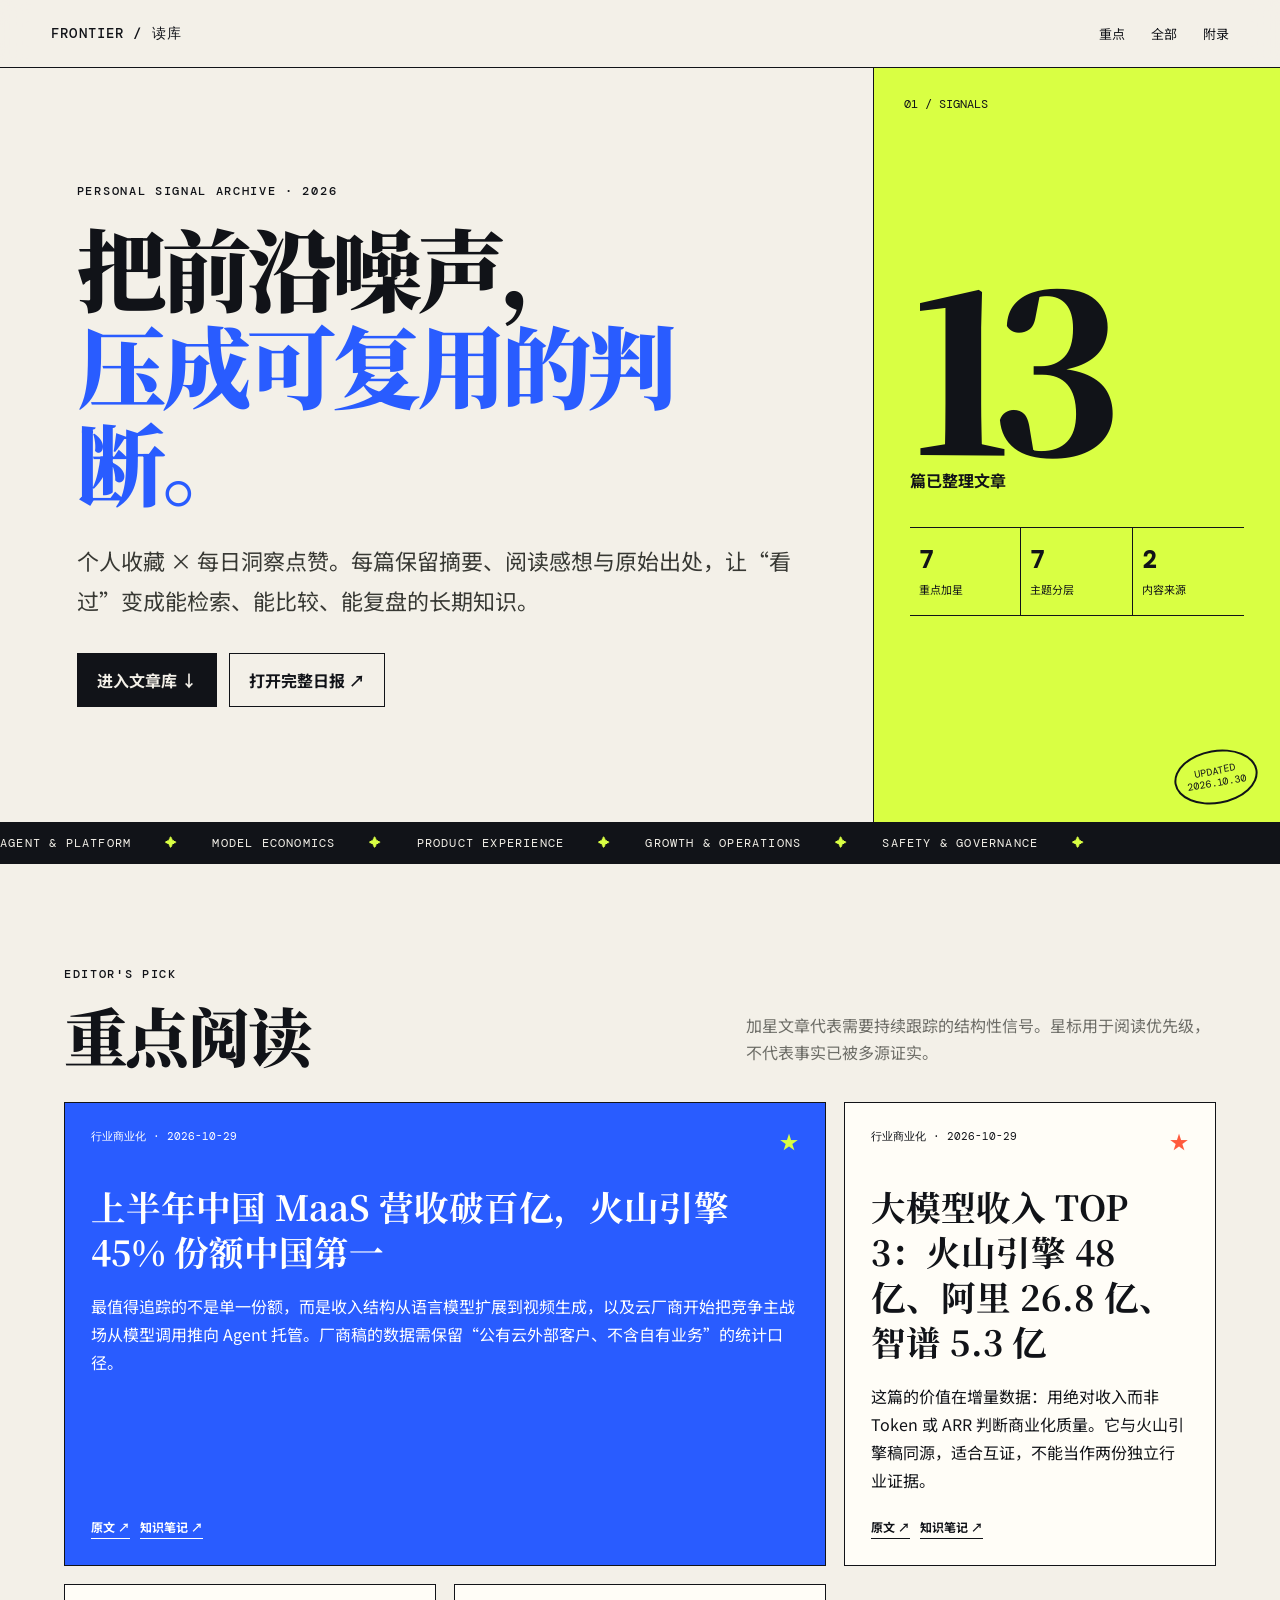
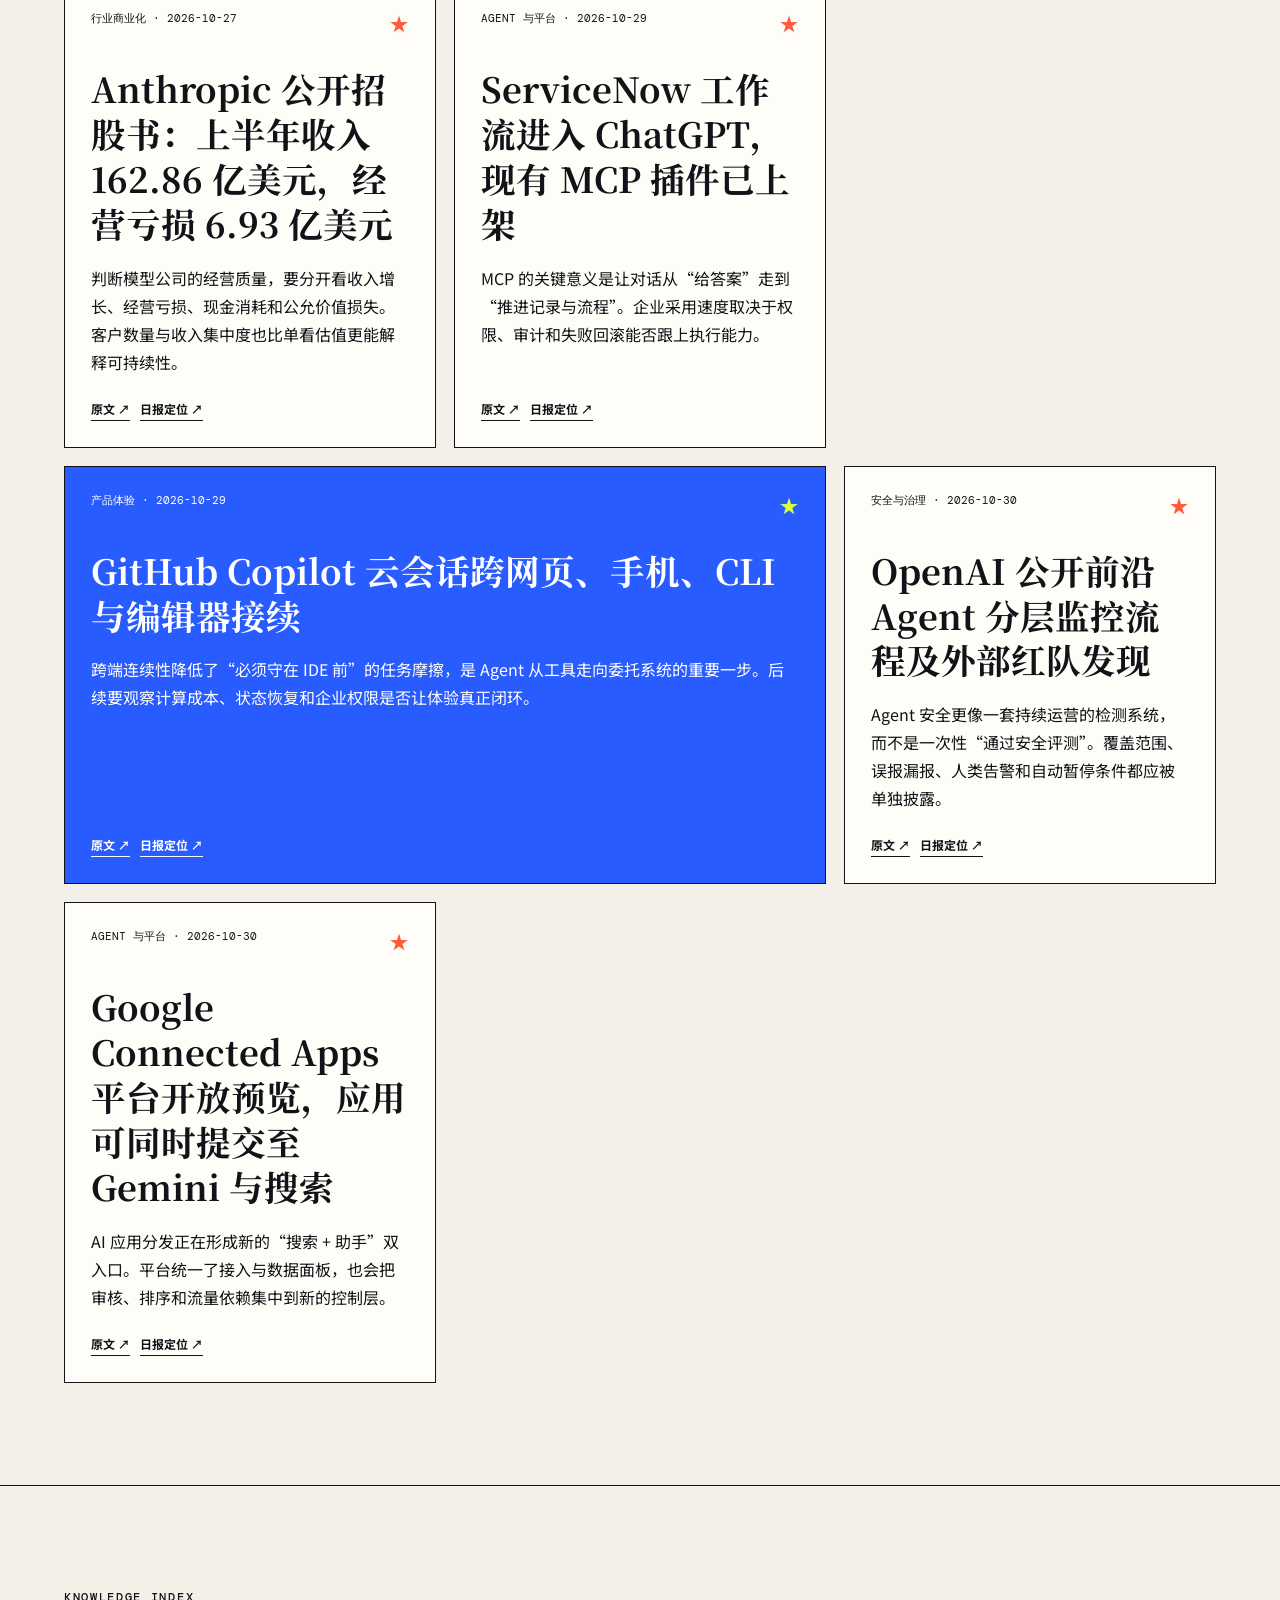
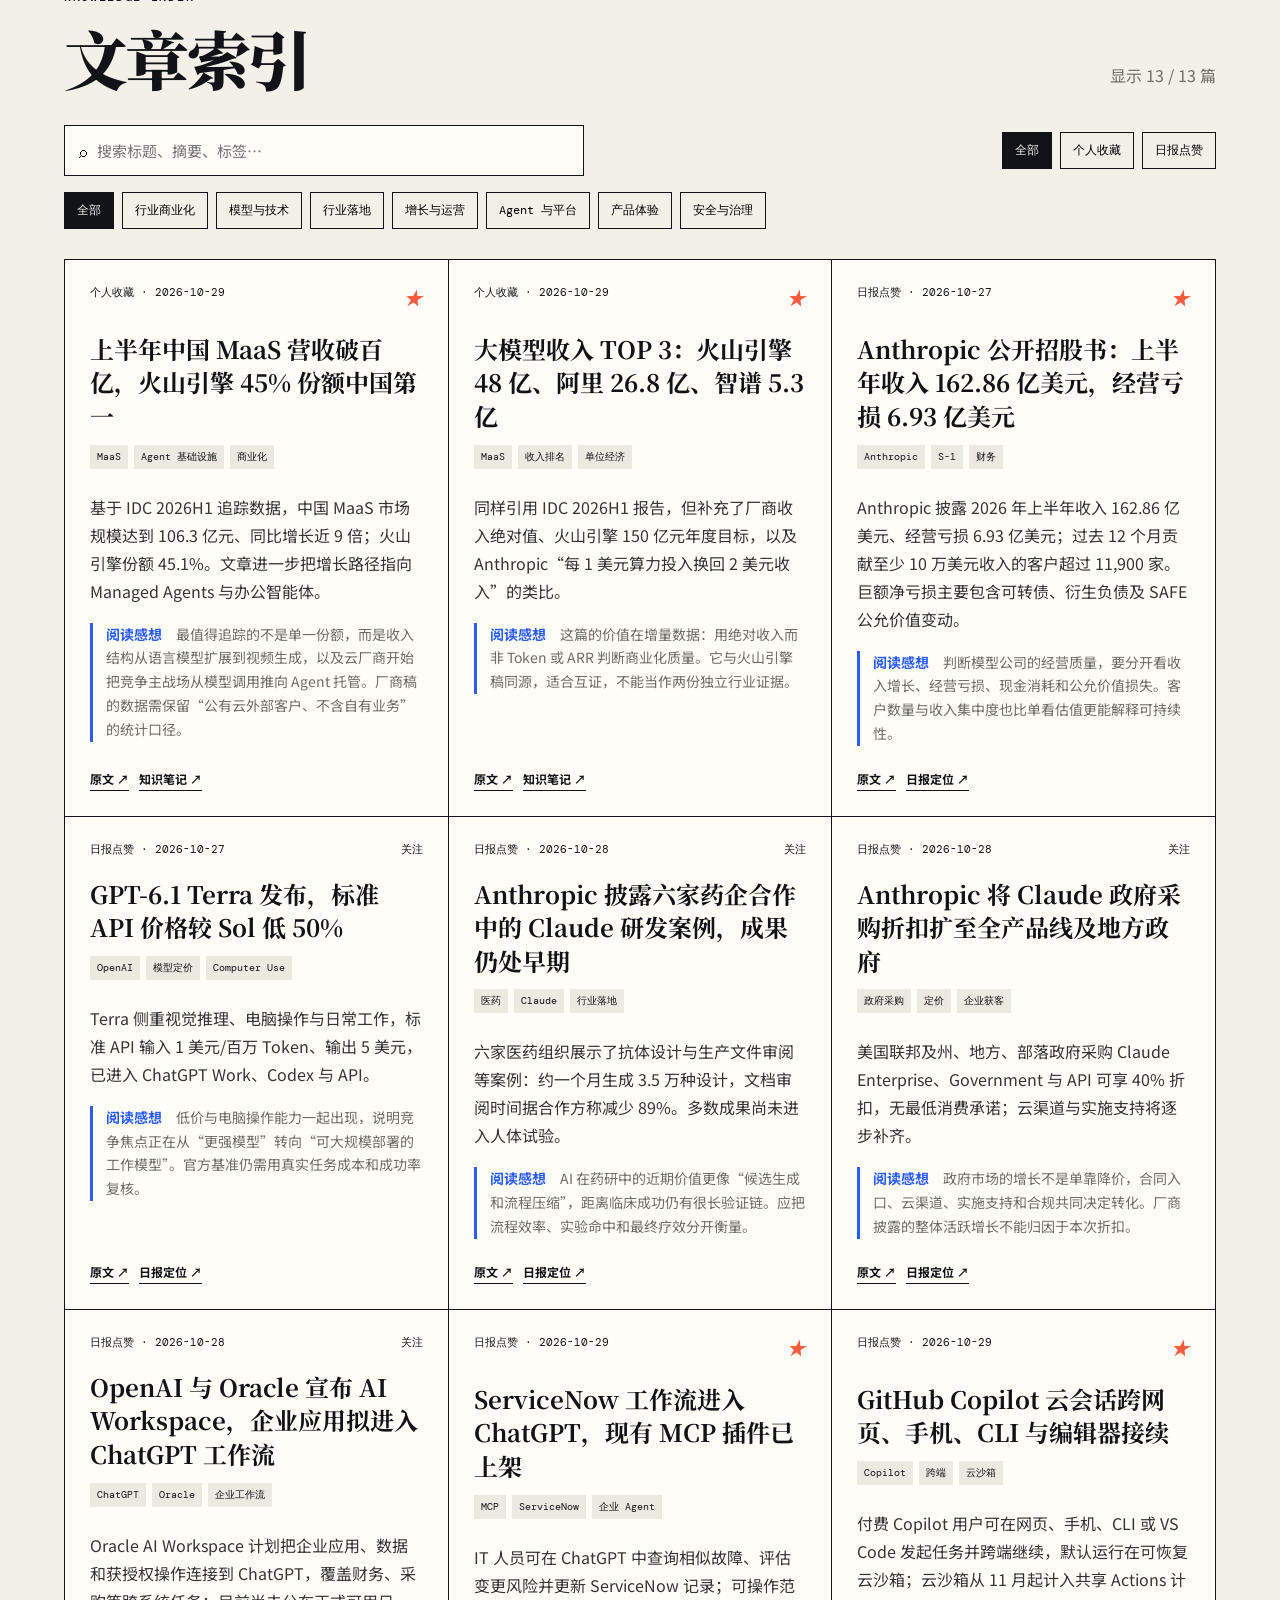
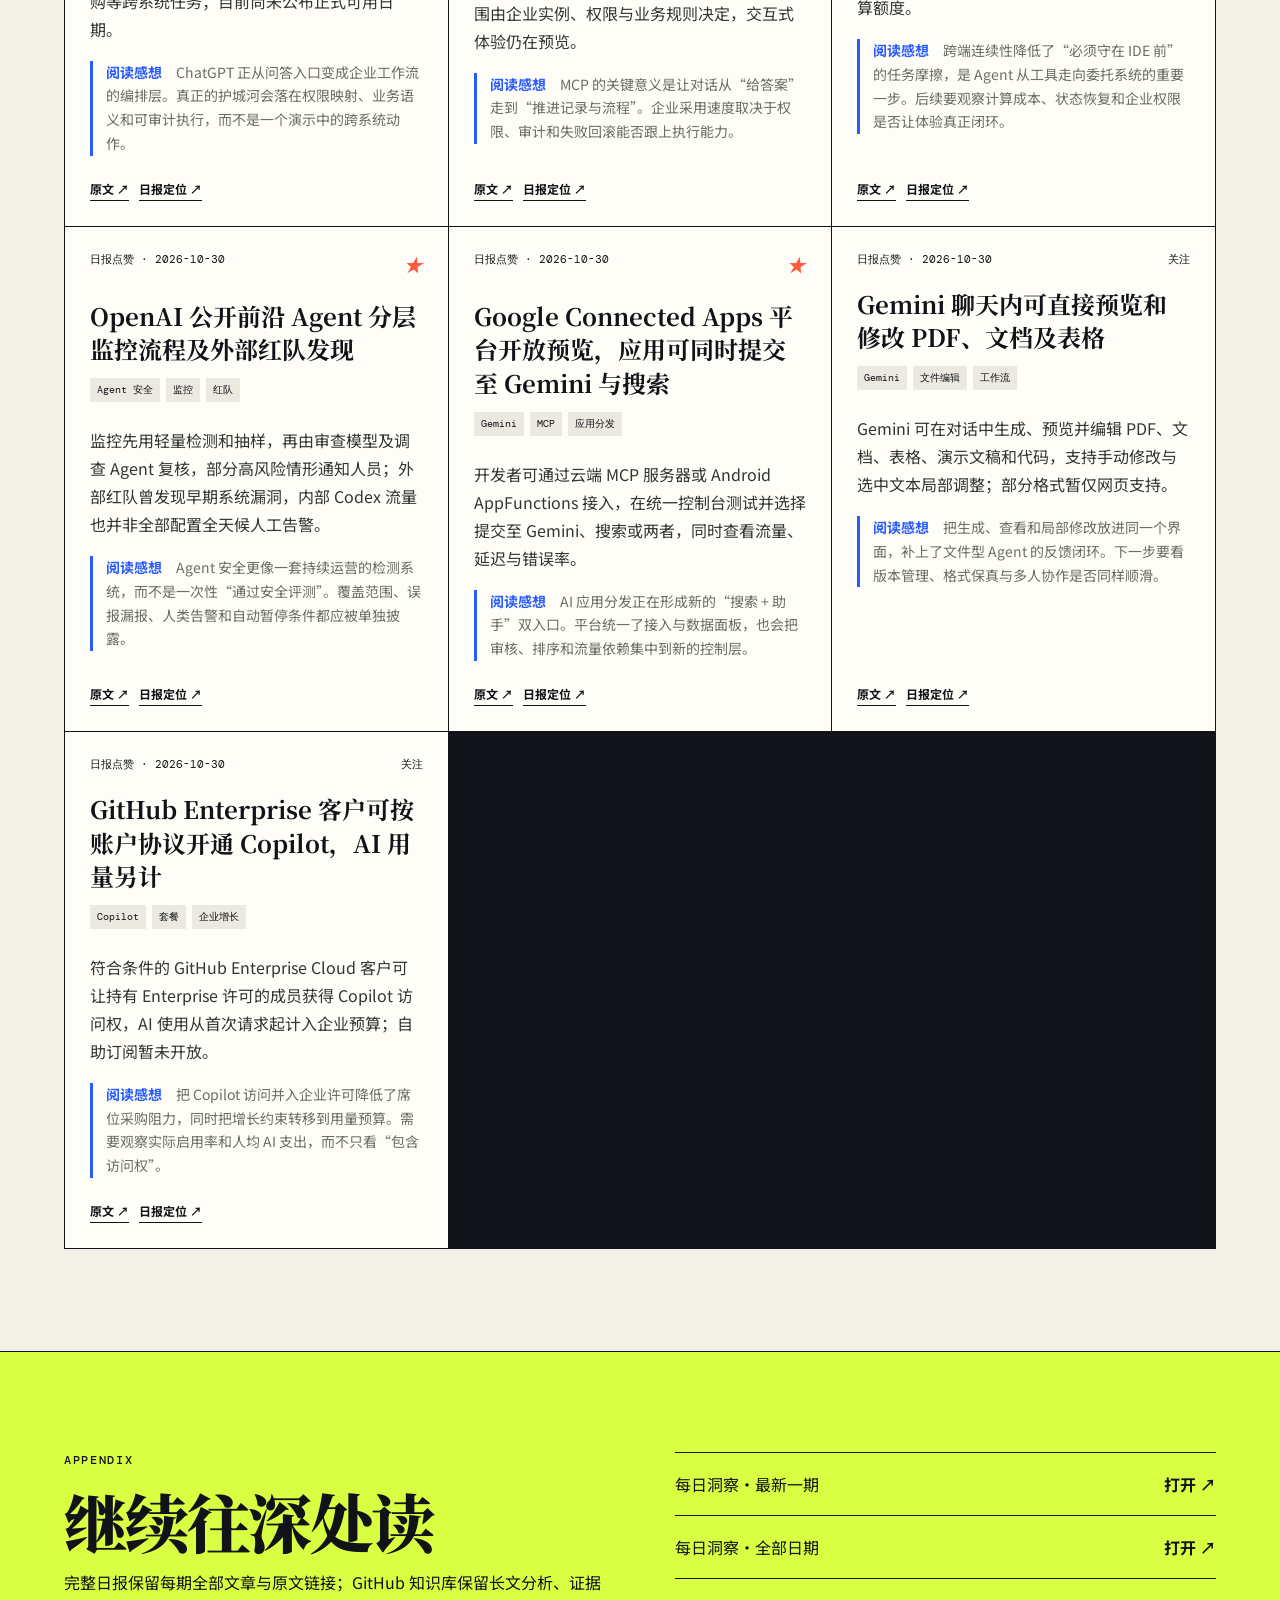
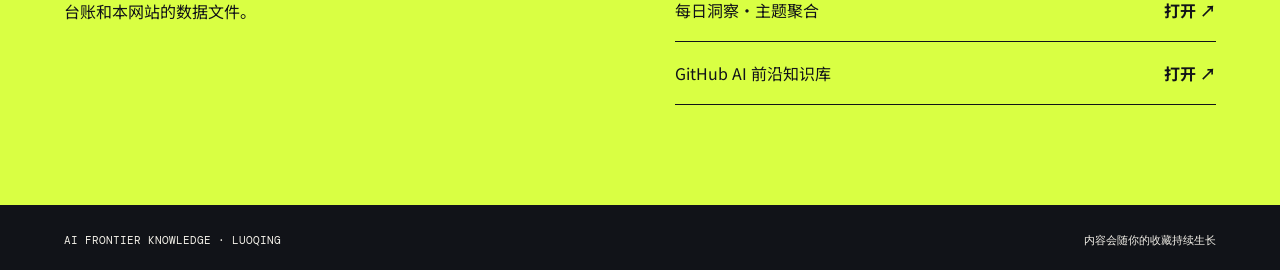
==== website/index.html @ 42baa2e4 "Add AI frontier article library and MaaS research notes" ====
<!doctype html>
<html lang="zh-CN">
<head>
  <meta charset="utf-8"><meta name="viewport" content="width=device-width,initial-scale=1">
  <meta name="description" content="个人 AI 前沿文章收藏与每日洞察精选">
  <title>AI 前沿文章收藏</title>
  <link rel="preconnect" href="https://fonts.googleapis.com"><link rel="preconnect" href="https://fonts.gstatic.com" crossorigin>
  <link href="https://fonts.googleapis.com/css2?family=DM+Mono:wght@400;500&family=Noto+Sans+SC:wght@400;500;600;700&family=Noto+Serif+SC:wght@600;700;900&display=swap" rel="stylesheet">
  <link rel="stylesheet" href="styles.css">
</head>
<body>
  <header class="topbar"><a class="brand" href="#top">FRONTIER / 读库</a><nav><a href="#featured">重点</a><a href="#library">全部</a><a href="#appendix">附录</a></nav></header>
  <main id="top">
    <section class="hero">
      <div class="hero-copy"><p class="eyebrow">PERSONAL SIGNAL ARCHIVE · 2026</p><h1>把前沿噪声，<br><em>压成可复用的判断。</em></h1><p class="lead">个人收藏 × 每日洞察点赞。每篇保留摘要、阅读感想与原始出处，让“看过”变成能检索、能比较、能复盘的长期知识。</p><div class="hero-actions"><a class="primary" href="#library">进入文章库 ↓</a><a class="secondary" href="https://ai-insight-daily-luoqing-20261026.wulizhenmin.chatgpt.site/archive/" target="_blank" rel="noreferrer">打开完整日报 ↗</a></div></div>
      <aside class="signal-panel"><span class="panel-no">01 / SIGNALS</span><div class="big-number" id="article-count">13</div><p>篇已整理文章</p><div class="signal-grid"><div><b id="star-count">7</b><span>重点加星</span></div><div><b id="topic-count">7</b><span>主题分层</span></div><div><b>2</b><span>内容来源</span></div></div><div class="stamp">UPDATED<br>2026.10.30</div></aside>
    </section>
    <section class="ticker" aria-label="主题速览"><span>AGENT & PLATFORM</span><span>MODEL ECONOMICS</span><span>PRODUCT EXPERIENCE</span><span>GROWTH & OPERATIONS</span><span>SAFETY & GOVERNANCE</span></section>
    <section id="featured" class="section"><div class="section-head"><div><p class="eyebrow">EDITOR'S PICK</p><h2>重点阅读</h2></div><p>加星文章代表需要持续跟踪的结构性信号。星标用于阅读优先级，不代表事实已被多源证实。</p></div><div id="featured-grid" class="featured-grid"></div></section>
    <section id="library" class="section library"><div class="section-head"><div><p class="eyebrow">KNOWLEDGE INDEX</p><h2>文章索引</h2></div><p id="result-count"></p></div>
      <div class="toolbar"><label class="search"><span>⌕</span><input id="search" type="search" placeholder="搜索标题、摘要、标签…" autocomplete="off"></label><div id="source-filters" class="filters" aria-label="来源筛选"></div></div>
      <div class="topic-strip" id="topic-filters" aria-label="主题筛选"></div><div id="article-grid" class="article-grid"></div><div id="empty" class="empty" hidden>没有匹配的文章，试试清空筛选。</div>
    </section>
    <section id="appendix" class="appendix"><div><p class="eyebrow">APPENDIX</p><h2>继续往深处读</h2><p>完整日报保留每期全部文章与原文链接；GitHub 知识库保留长文分析、证据台账和本网站的数据文件。</p></div><div class="appendix-links"><a href="https://ai-insight-daily-luoqing-20261026.wulizhenmin.chatgpt.site/" target="_blank" rel="noreferrer"><span>每日洞察·最新一期</span><b>打开 ↗</b></a><a href="https://ai-insight-daily-luoqing-20261026.wulizhenmin.chatgpt.site/archive/" target="_blank" rel="noreferrer"><span>每日洞察·全部日期</span><b>打开 ↗</b></a><a href="https://ai-insight-daily-luoqing-20261026.wulizhenmin.chatgpt.site/topics/" target="_blank" rel="noreferrer"><span>每日洞察·主题聚合</span><b>打开 ↗</b></a><a href="https://github.com/yokim99/ai-frontier-knowledge" target="_blank" rel="noreferrer"><span>GitHub AI 前沿知识库</span><b>打开 ↗</b></a></div></section>
  </main><footer><span>AI FRONTIER KNOWLEDGE · LUOQING</span><span>内容会随你的收藏持续生长</span></footer>
  <script src="app.js"></script>
</body></html>
---- website/styles.css ----
:root{--ink:#111318;--paper:#f3f0e8;--card:#fffdf7;--muted:#6d6d67;--line:#c9c6bc;--acid:#d9ff43;--blue:#295cff;--red:#ff5a3d;--serif:"Noto Serif SC",serif;--sans:"Noto Sans SC",sans-serif;--mono:"DM Mono",monospace}*{box-sizing:border-box}html{scroll-behavior:smooth}body{margin:0;background:var(--paper);color:var(--ink);font-family:var(--sans);font-size:16px}.topbar{height:68px;padding:0 max(22px,4vw);display:flex;align-items:center;justify-content:space-between;border-bottom:1px solid var(--ink);position:sticky;top:0;background:rgba(243,240,232,.94);backdrop-filter:blur(14px);z-index:10}.brand{font:500 14px var(--mono);letter-spacing:.08em;color:var(--ink);text-decoration:none}.topbar nav{display:flex;gap:26px}.topbar nav a{font-size:13px;color:var(--ink);text-decoration:none}.topbar nav a:hover{text-decoration:underline}.hero{min-height:650px;display:grid;grid-template-columns:minmax(0,1.5fr) minmax(300px,.7fr);border-bottom:1px solid var(--ink)}.hero-copy{padding:clamp(64px,9vw,130px) max(24px,6vw)}.eyebrow{font:500 12px var(--mono);letter-spacing:.14em;margin:0 0 20px}.hero h1{font:900 clamp(48px,7vw,104px)/1.08 var(--serif);letter-spacing:-.055em;margin:0;max-width:1020px}.hero h1 em{font-style:normal;color:var(--blue)}.lead{font-size:clamp(17px,2vw,22px);line-height:1.8;max-width:760px;margin:32px 0;color:#373833}.hero-actions{display:flex;gap:12px;flex-wrap:wrap}.hero-actions a{padding:14px 19px;text-decoration:none;font-weight:700;border:1px solid var(--ink)}.primary{color:var(--paper);background:var(--ink)}.secondary{color:var(--ink);background:transparent}.hero-actions a:hover{transform:translate(-2px,-2px);box-shadow:4px 4px 0 var(--ink)}.signal-panel{background:var(--acid);border-left:1px solid var(--ink);padding:36px;position:relative;display:flex;flex-direction:column;justify-content:center}.panel-no{position:absolute;top:28px;left:30px;font:12px var(--mono)}.big-number{font:900 clamp(100px,17vw,220px)/.8 var(--serif);letter-spacing:-.09em}.signal-panel>p{font-weight:700;margin:20px 0 35px}.signal-grid{display:grid;grid-template-columns:repeat(3,1fr);border-top:1px solid var(--ink);border-bottom:1px solid var(--ink)}.signal-grid div{padding:16px 9px;border-right:1px solid var(--ink)}.signal-grid div:last-child{border-right:0}.signal-grid b{display:block;font:700 24px var(--mono)}.signal-grid span{font-size:11px}.stamp{position:absolute;right:22px;bottom:18px;border:2px solid var(--ink);border-radius:50%;padding:13px 10px;font:10px/1.2 var(--mono);transform:rotate(-10deg);text-align:center}.ticker{display:flex;overflow:hidden;border-bottom:1px solid var(--ink);white-space:nowrap;background:var(--ink);color:var(--paper);padding:12px 0}.ticker span{font:12px var(--mono);letter-spacing:.1em}.ticker span:after{content:"✦";color:var(--acid);margin:0 34px}.section{padding:clamp(64px,8vw,112px) max(22px,5vw)}.section-head{display:flex;align-items:end;justify-content:space-between;gap:40px;margin-bottom:36px}.section-head h2,.appendix h2{font:900 clamp(38px,5vw,68px)/1 var(--serif);letter-spacing:-.04em;margin:0}.section-head>p{max-width:470px;color:var(--muted);line-height:1.7;margin:0}.featured-grid{display:grid;grid-template-columns:repeat(12,1fr);gap:18px}.featured-card{grid-column:span 4;background:var(--card);border:1px solid var(--ink);min-height:410px;padding:26px;display:flex;flex-direction:column;transition:.15s}.featured-card:nth-child(1),.featured-card:nth-child(5){grid-column:span 8;background:var(--blue);color:white}.featured-card:hover{transform:translateY(-4px);box-shadow:7px 7px 0 var(--ink)}.card-meta{display:flex;justify-content:space-between;gap:10px;font:11px var(--mono);text-transform:uppercase}.star{color:var(--red);font-size:20px}.featured-card:nth-child(1) .star,.featured-card:nth-child(5) .star{color:var(--acid)}.featured-card h3{font:700 clamp(22px,2.7vw,38px)/1.3 var(--serif);margin:28px 0 18px}.featured-card p{line-height:1.75;margin:0 0 24px}.featured-card .card-actions{margin-top:auto}.card-actions{display:flex;gap:10px;flex-wrap:wrap}.card-actions a{font-size:12px;font-weight:700;color:inherit;text-decoration:none;border-bottom:1px solid currentColor;padding-bottom:3px}.library{border-top:1px solid var(--ink)}.toolbar{display:flex;gap:12px;align-items:center;justify-content:space-between;margin-bottom:14px}.search{display:flex;align-items:center;gap:10px;border:1px solid var(--ink);background:var(--card);padding:0 14px;flex:1;max-width:520px}.search input{border:0;background:transparent;width:100%;padding:14px 0;font:15px var(--sans);outline:0}.filters,.topic-strip{display:flex;gap:8px;flex-wrap:wrap}.filters button,.topic-strip button{border:1px solid var(--ink);background:transparent;padding:9px 12px;font:12px var(--mono);cursor:pointer}.filters button.active,.topic-strip button.active{background:var(--ink);color:var(--paper)}.topic-strip{margin:16px 0 30px}.article-grid{display:grid;grid-template-columns:repeat(3,1fr);gap:1px;background:var(--ink);border:1px solid var(--ink)}.article-card{background:var(--card);padding:25px;min-height:420px;display:flex;flex-direction:column}.article-card:hover{background:#fff}.article-card h3{font:700 24px/1.4 var(--serif);margin:20px 0 12px}.article-card .summary{line-height:1.75;color:#353632;margin:0 0 18px}.reflection{border-left:3px solid var(--blue);padding-left:13px;margin:0 0 24px;font-size:14px;line-height:1.7;color:var(--muted)}.reflection b{color:var(--blue)}.tags{display:flex;gap:6px;flex-wrap:wrap;margin:0 0 24px}.tags span{font:10px var(--mono);padding:5px 7px;background:#ece9e0}.article-card .card-actions{margin-top:auto}.empty{text-align:center;padding:50px;border:1px solid var(--ink);background:var(--card)}.appendix{border-top:1px solid var(--ink);background:var(--acid);padding:clamp(64px,8vw,100px) max(22px,5vw);display:grid;grid-template-columns:1fr 1fr;gap:70px}.appendix>div>p:last-child{line-height:1.8;max-width:570px}.appendix-links{border-top:1px solid var(--ink)}.appendix-links a{display:flex;justify-content:space-between;padding:19px 0;border-bottom:1px solid var(--ink);color:var(--ink);text-decoration:none}.appendix-links a:hover b{transform:translateX(5px)}footer{padding:28px max(22px,5vw);display:flex;justify-content:space-between;gap:20px;background:var(--ink);color:var(--paper);font:11px var(--mono)}@media(max-width:900px){.hero{grid-template-columns:1fr}.signal-panel{border-left:0;border-top:1px solid var(--ink);min-height:420px}.featured-card,.featured-card:nth-child(1),.featured-card:nth-child(5){grid-column:span 6}.article-grid{grid-template-columns:repeat(2,1fr)}.appendix{grid-template-columns:1fr}.toolbar,.section-head{align-items:stretch;flex-direction:column}.search{max-width:none}}@media(max-width:620px){.topbar nav{gap:13px}.hero-copy{padding:58px 22px}.hero h1{font-size:49px}.signal-panel{padding:30px 22px}.featured-card,.featured-card:nth-child(1),.featured-card:nth-child(5){grid-column:span 12}.article-grid{grid-template-columns:1fr}.article-card{min-height:auto}.section{padding:68px 20px}.filters{width:100%}.appendix{padding:65px 20px}footer{flex-direction:column}.ticker span:after{margin:0 18px}}
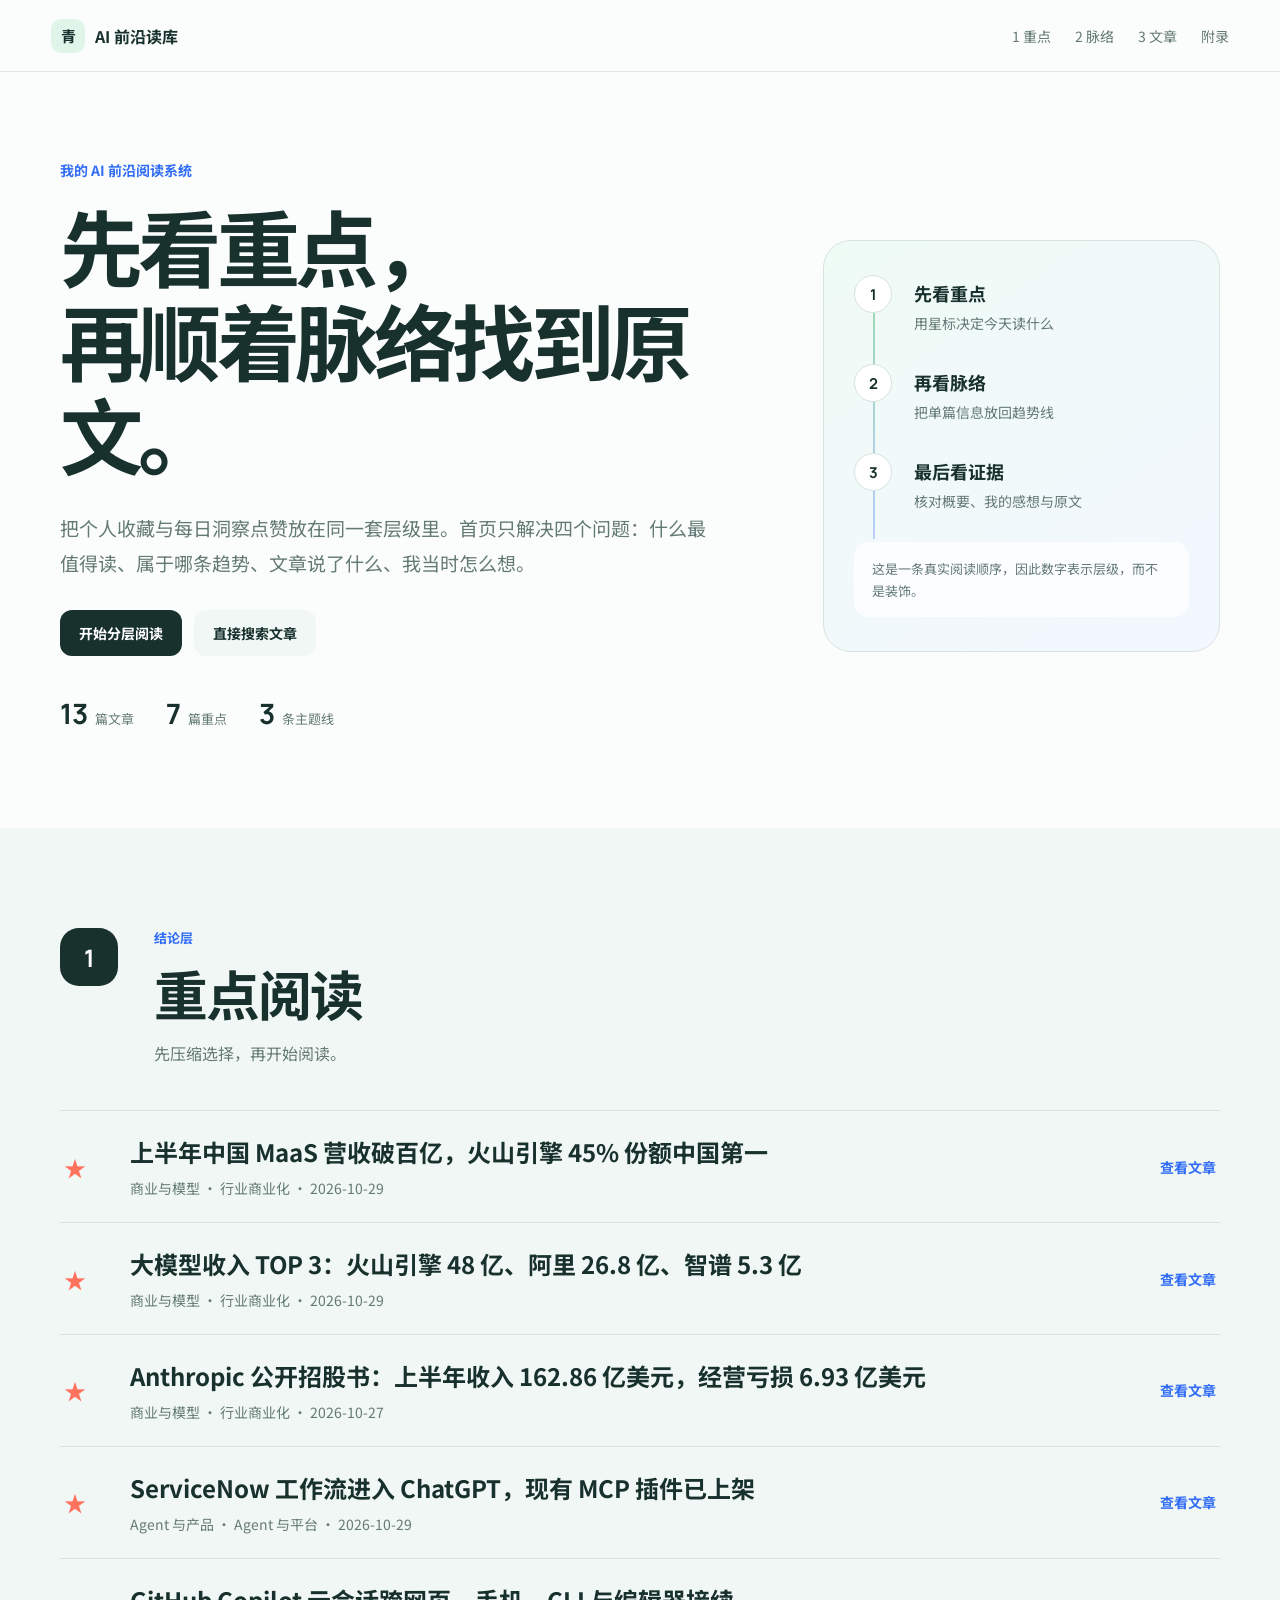
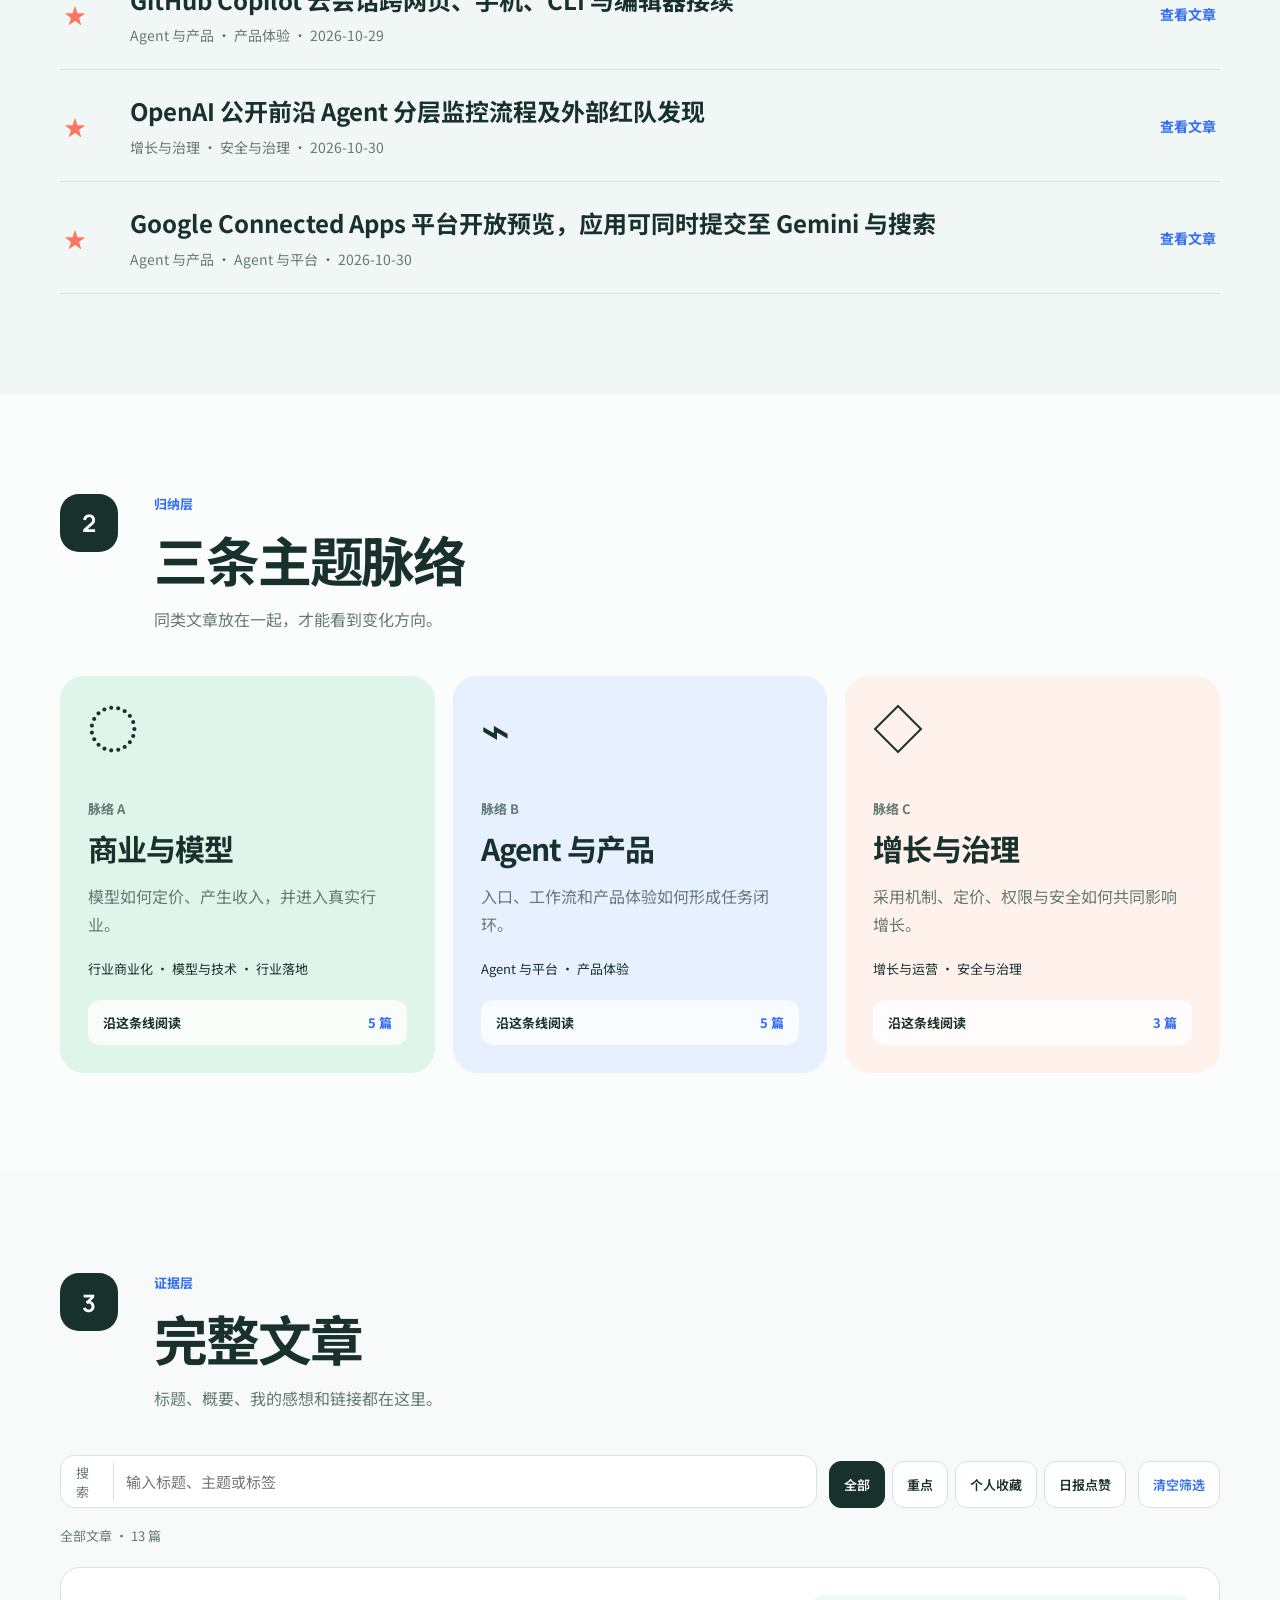
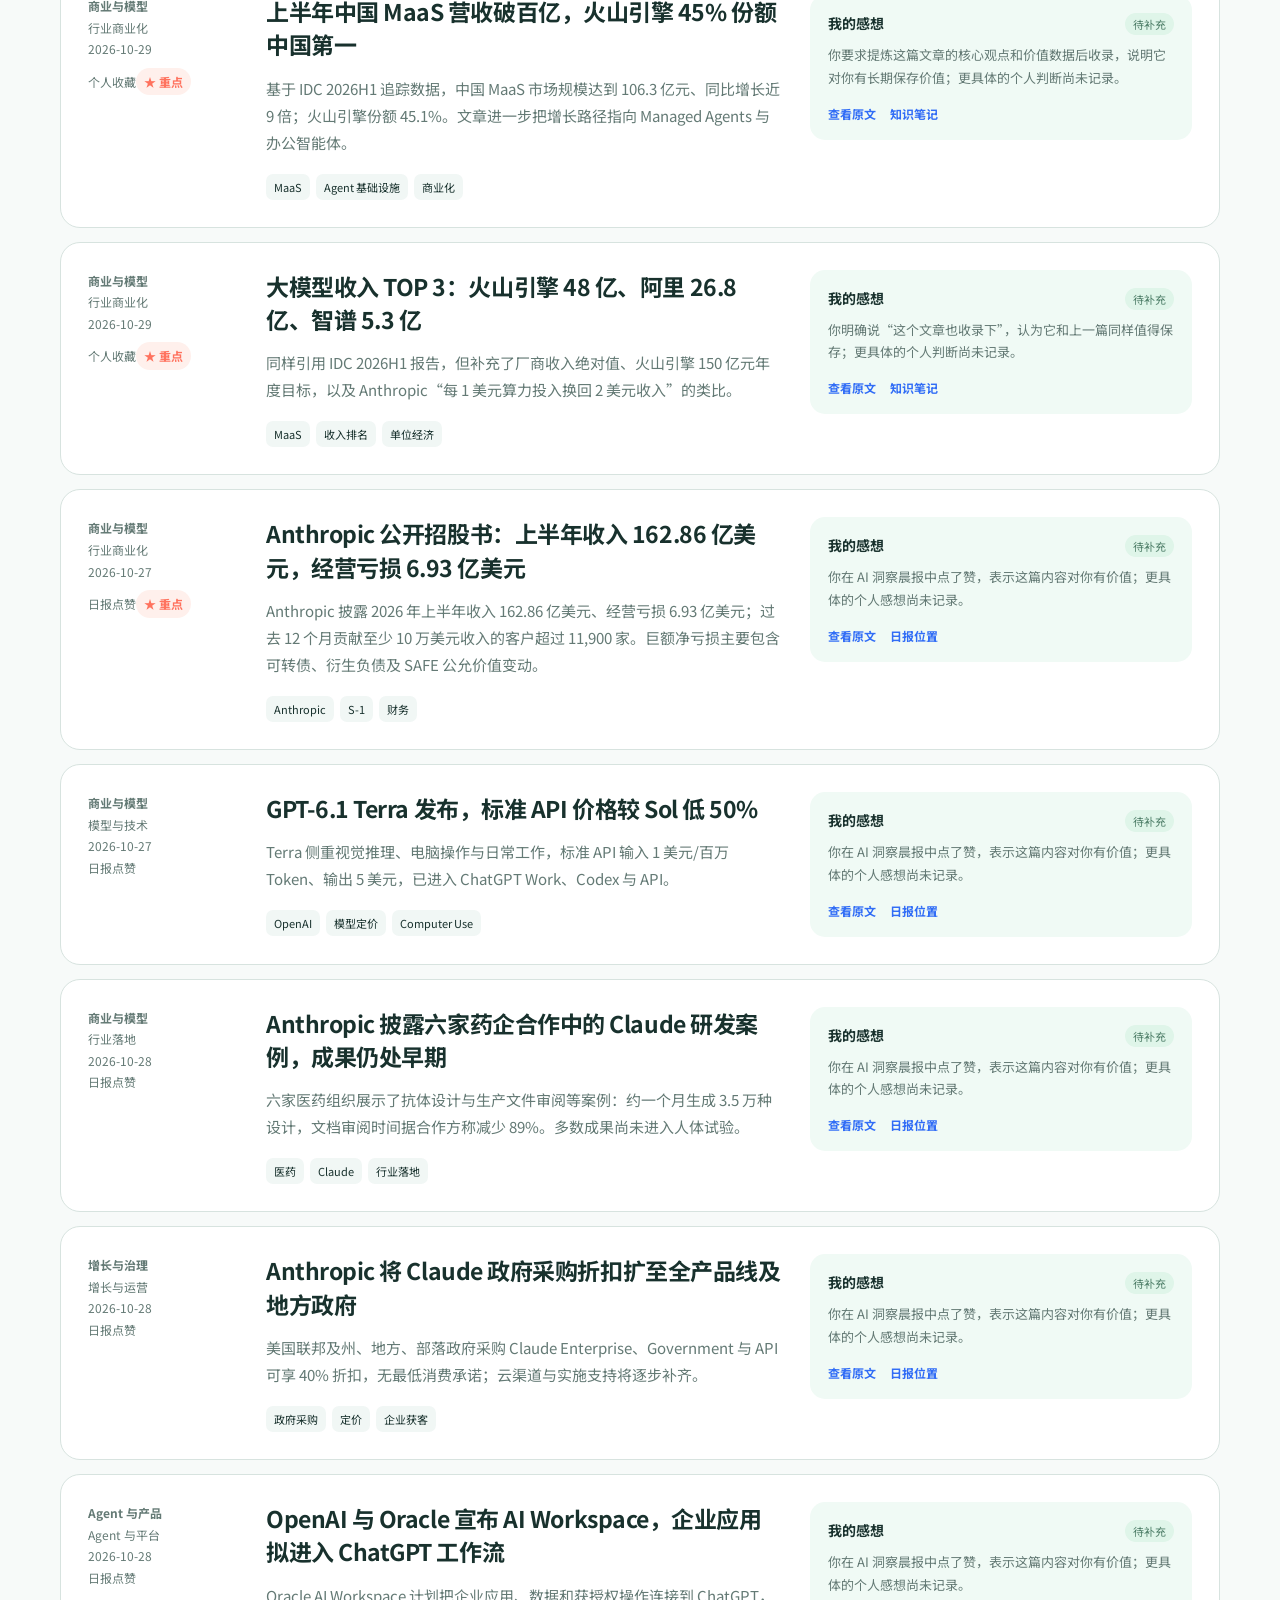
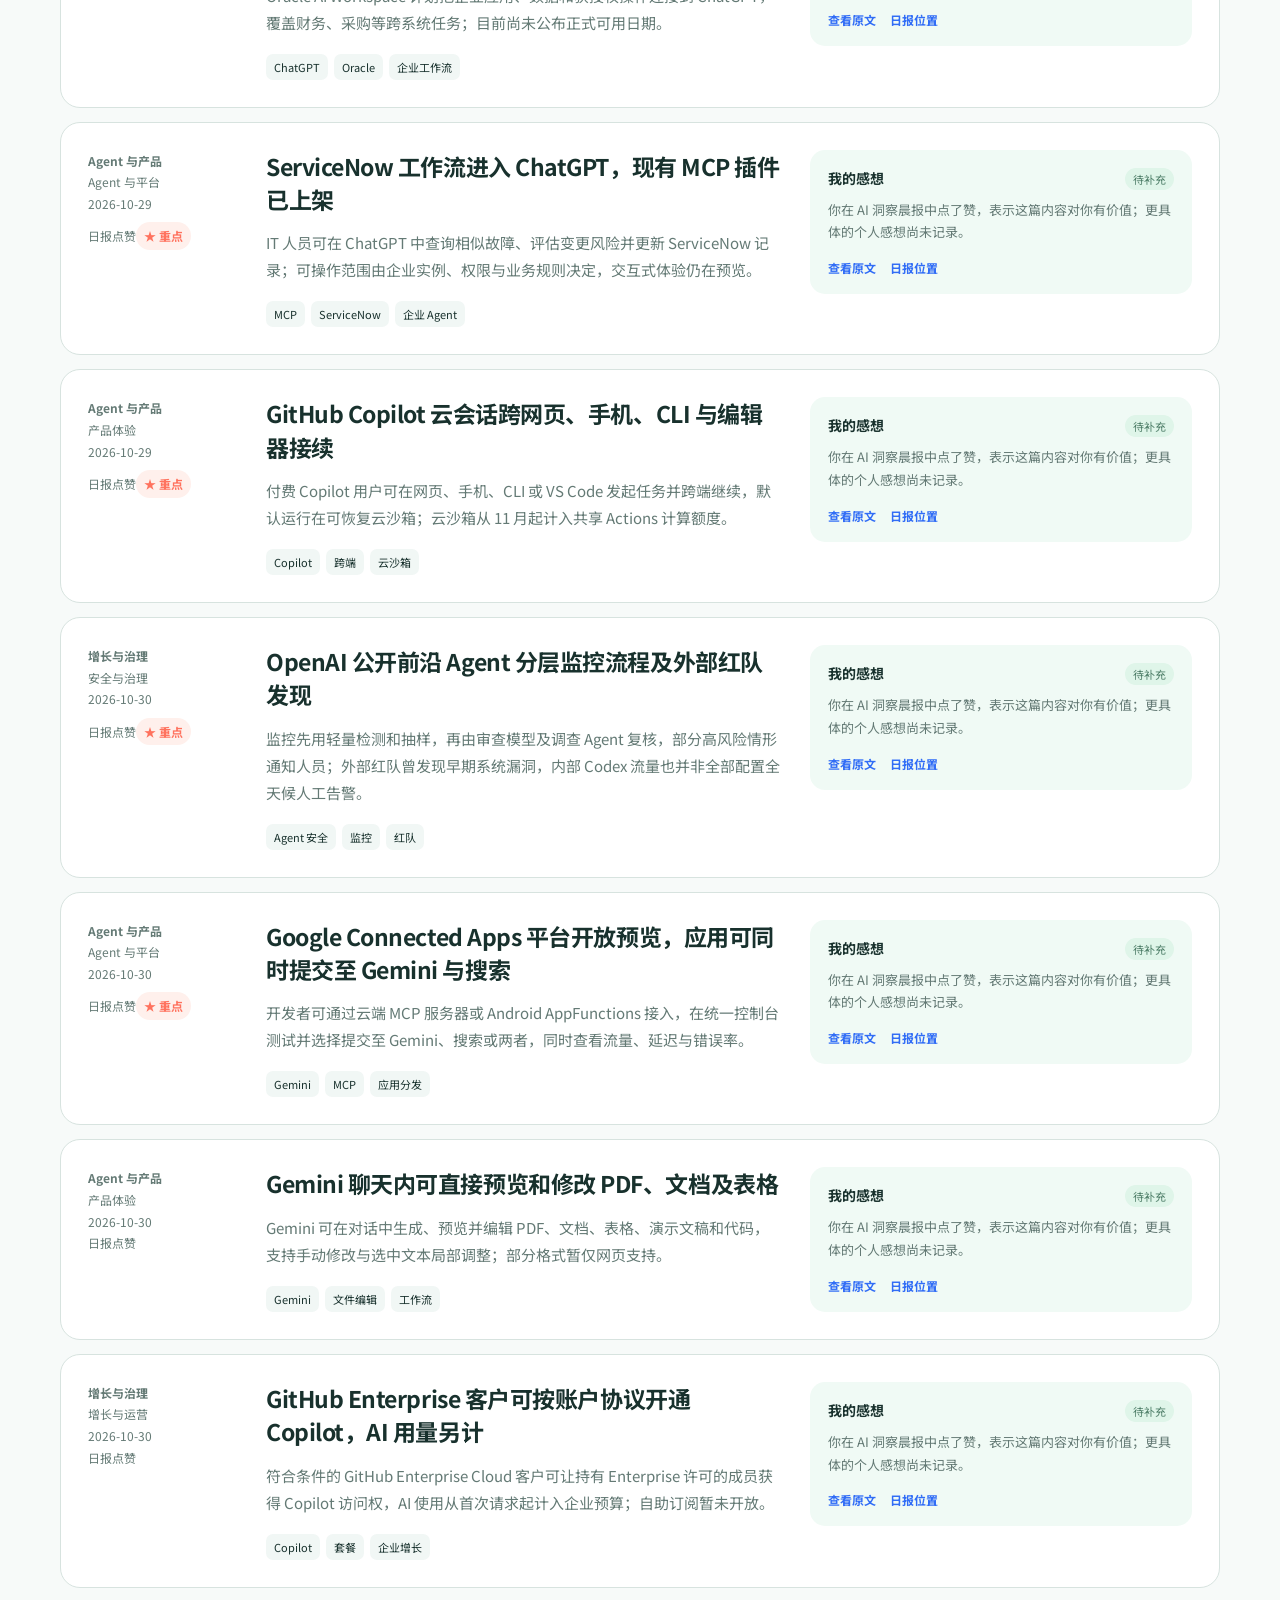
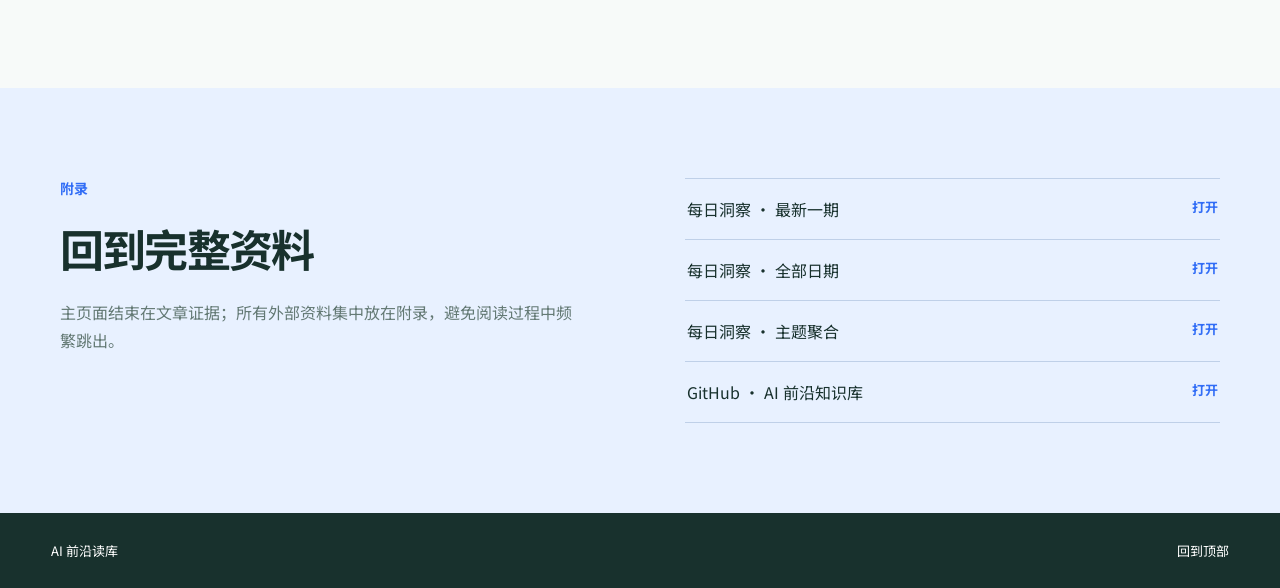
==== commit d7353b3b: "Redesign article library around layered reading and user reflections" ====
--- a/website/index.html
+++ b/website/index.html
@@ -1,27 +1,87 @@
 <!doctype html>
 <html lang="zh-CN">
 <head>
-  <meta charset="utf-8"><meta name="viewport" content="width=device-width,initial-scale=1">
-  <meta name="description" content="个人 AI 前沿文章收藏与每日洞察精选">
+  <meta charset="utf-8">
+  <meta name="viewport" content="width=device-width,initial-scale=1">
+  <meta name="description" content="个人 AI 前沿文章收藏：先看重点，再循主题，最后回到原文。">
   <title>AI 前沿文章收藏</title>
-  <link rel="preconnect" href="https://fonts.googleapis.com"><link rel="preconnect" href="https://fonts.gstatic.com" crossorigin>
-  <link href="https://fonts.googleapis.com/css2?family=DM+Mono:wght@400;500&family=Noto+Sans+SC:wght@400;500;600;700&family=Noto+Serif+SC:wght@600;700;900&display=swap" rel="stylesheet">
+  <link rel="preconnect" href="https://fonts.googleapis.com">
+  <link rel="preconnect" href="https://fonts.gstatic.com" crossorigin>
+  <link href="https://fonts.googleapis.com/css2?family=Manrope:wght@500;600;700&family=Noto+Sans+SC:wght@400;500;600;700&display=swap" rel="stylesheet">
   <link rel="stylesheet" href="styles.css">
 </head>
 <body>
-  <header class="topbar"><a class="brand" href="#top">FRONTIER / 读库</a><nav><a href="#featured">重点</a><a href="#library">全部</a><a href="#appendix">附录</a></nav></header>
+  <div class="reading-progress" id="reading-progress"></div>
+  <header class="site-header">
+    <a class="brand" href="#top"><span class="brand-mark">青</span><span>AI 前沿读库</span></a>
+    <nav aria-label="阅读层级">
+      <a href="#level-1">1 重点</a><a href="#level-2">2 脉络</a><a href="#level-3">3 文章</a><a href="#appendix">附录</a>
+    </nav>
+  </header>
+
   <main id="top">
-    <section class="hero">
-      <div class="hero-copy"><p class="eyebrow">PERSONAL SIGNAL ARCHIVE · 2026</p><h1>把前沿噪声，<br><em>压成可复用的判断。</em></h1><p class="lead">个人收藏 × 每日洞察点赞。每篇保留摘要、阅读感想与原始出处，让“看过”变成能检索、能比较、能复盘的长期知识。</p><div class="hero-actions"><a class="primary" href="#library">进入文章库 ↓</a><a class="secondary" href="https://ai-insight-daily-luoqing-20261026.wulizhenmin.chatgpt.site/archive/" target="_blank" rel="noreferrer">打开完整日报 ↗</a></div></div>
-      <aside class="signal-panel"><span class="panel-no">01 / SIGNALS</span><div class="big-number" id="article-count">13</div><p>篇已整理文章</p><div class="signal-grid"><div><b id="star-count">7</b><span>重点加星</span></div><div><b id="topic-count">7</b><span>主题分层</span></div><div><b>2</b><span>内容来源</span></div></div><div class="stamp">UPDATED<br>2026.10.30</div></aside>
+    <section class="hero wrap">
+      <div class="hero-copy">
+        <p class="kicker">我的 AI 前沿阅读系统</p>
+        <h1>先看重点，<br>再顺着脉络找到原文。</h1>
+        <p class="hero-lead">把个人收藏与每日洞察点赞放在同一套层级里。首页只解决四个问题：什么最值得读、属于哪条趋势、文章说了什么、我当时怎么想。</p>
+        <div class="hero-actions"><a class="button primary" href="#level-1">开始分层阅读</a><a class="button quiet" href="#level-3">直接搜索文章</a></div>
+        <dl class="hero-stats"><div><dt id="count-all">13</dt><dd>篇文章</dd></div><div><dt id="count-starred">7</dt><dd>篇重点</dd></div><div><dt>3</dt><dd>条主题线</dd></div></dl>
+      </div>
+      <aside class="path-card" aria-label="三层阅读路径">
+        <div class="path-line"></div>
+        <div class="path-step"><span>1</span><div><b>先看重点</b><p>用星标决定今天读什么</p></div></div>
+        <div class="path-step"><span>2</span><div><b>再看脉络</b><p>把单篇信息放回趋势线</p></div></div>
+        <div class="path-step"><span>3</span><div><b>最后看证据</b><p>核对概要、我的感想与原文</p></div></div>
+        <p class="path-note">这是一条真实阅读顺序，因此数字表示层级，而不是装饰。</p>
+      </aside>
     </section>
-    <section class="ticker" aria-label="主题速览"><span>AGENT & PLATFORM</span><span>MODEL ECONOMICS</span><span>PRODUCT EXPERIENCE</span><span>GROWTH & OPERATIONS</span><span>SAFETY & GOVERNANCE</span></section>
-    <section id="featured" class="section"><div class="section-head"><div><p class="eyebrow">EDITOR'S PICK</p><h2>重点阅读</h2></div><p>加星文章代表需要持续跟踪的结构性信号。星标用于阅读优先级，不代表事实已被多源证实。</p></div><div id="featured-grid" class="featured-grid"></div></section>
-    <section id="library" class="section library"><div class="section-head"><div><p class="eyebrow">KNOWLEDGE INDEX</p><h2>文章索引</h2></div><p id="result-count"></p></div>
-      <div class="toolbar"><label class="search"><span>⌕</span><input id="search" type="search" placeholder="搜索标题、摘要、标签…" autocomplete="off"></label><div id="source-filters" class="filters" aria-label="来源筛选"></div></div>
-      <div class="topic-strip" id="topic-filters" aria-label="主题筛选"></div><div id="article-grid" class="article-grid"></div><div id="empty" class="empty" hidden>没有匹配的文章，试试清空筛选。</div>
+
+    <section id="level-1" class="layer layer-one">
+      <div class="wrap">
+        <header class="layer-head"><span class="layer-number">1</span><div><p>结论层</p><h2>重点阅读</h2><span>先压缩选择，再开始阅读。</span></div></header>
+        <div id="featured-list" class="featured-list"></div>
+      </div>
     </section>
-    <section id="appendix" class="appendix"><div><p class="eyebrow">APPENDIX</p><h2>继续往深处读</h2><p>完整日报保留每期全部文章与原文链接；GitHub 知识库保留长文分析、证据台账和本网站的数据文件。</p></div><div class="appendix-links"><a href="https://ai-insight-daily-luoqing-20261026.wulizhenmin.chatgpt.site/" target="_blank" rel="noreferrer"><span>每日洞察·最新一期</span><b>打开 ↗</b></a><a href="https://ai-insight-daily-luoqing-20261026.wulizhenmin.chatgpt.site/archive/" target="_blank" rel="noreferrer"><span>每日洞察·全部日期</span><b>打开 ↗</b></a><a href="https://ai-insight-daily-luoqing-20261026.wulizhenmin.chatgpt.site/topics/" target="_blank" rel="noreferrer"><span>每日洞察·主题聚合</span><b>打开 ↗</b></a><a href="https://github.com/yokim99/ai-frontier-knowledge" target="_blank" rel="noreferrer"><span>GitHub AI 前沿知识库</span><b>打开 ↗</b></a></div></section>
-  </main><footer><span>AI FRONTIER KNOWLEDGE · LUOQING</span><span>内容会随你的收藏持续生长</span></footer>
+
+    <section id="level-2" class="layer layer-two">
+      <div class="wrap">
+        <header class="layer-head"><span class="layer-number">2</span><div><p>归纳层</p><h2>三条主题脉络</h2><span>同类文章放在一起，才能看到变化方向。</span></div></header>
+        <div class="tracks">
+          <article class="track-card track-market"><div class="track-icon">◌</div><p>脉络 A</p><h3>商业与模型</h3><span>模型如何定价、产生收入，并进入真实行业。</span><div class="subtopics">行业商业化 · 模型与技术 · 行业落地</div><button data-track="market">沿这条线阅读 <b id="market-count"></b></button></article>
+          <article class="track-card track-agent"><div class="track-icon">⌁</div><p>脉络 B</p><h3>Agent 与产品</h3><span>入口、工作流和产品体验如何形成任务闭环。</span><div class="subtopics">Agent 与平台 · 产品体验</div><button data-track="agent">沿这条线阅读 <b id="agent-count"></b></button></article>
+          <article class="track-card track-growth"><div class="track-icon">◇</div><p>脉络 C</p><h3>增长与治理</h3><span>采用机制、定价、权限与安全如何共同影响增长。</span><div class="subtopics">增长与运营 · 安全与治理</div><button data-track="growth">沿这条线阅读 <b id="growth-count"></b></button></article>
+        </div>
+      </div>
+    </section>
+
+    <section id="level-3" class="layer layer-three">
+      <div class="wrap">
+        <header class="layer-head"><span class="layer-number">3</span><div><p>证据层</p><h2>完整文章</h2><span>标题、概要、我的感想和链接都在这里。</span></div></header>
+        <div class="library-tools">
+          <label class="search-box"><span>搜索</span><input id="search" type="search" placeholder="输入标题、主题或标签" autocomplete="off"></label>
+          <div class="filter-row" id="kind-filters" aria-label="来源筛选"></div>
+          <button class="clear-filter" id="clear-filter" type="button">清空筛选</button>
+        </div>
+        <div class="active-filter" id="active-filter">全部文章</div>
+        <div id="article-list" class="article-list"></div>
+        <div id="empty-state" class="empty-state" hidden><b>没有找到匹配文章</b><span>换个关键词，或清空筛选。</span></div>
+      </div>
+    </section>
+
+    <section id="appendix" class="appendix">
+      <div class="wrap appendix-grid">
+        <div><p class="kicker">附录</p><h2>回到完整资料</h2><p>主页面结束在文章证据；所有外部资料集中放在附录，避免阅读过程中频繁跳出。</p></div>
+        <div class="appendix-links">
+          <a href="https://ai-insight-daily-luoqing-20261026.wulizhenmin.chatgpt.site/" target="_blank" rel="noreferrer"><span>每日洞察 · 最新一期</span><b>打开</b></a>
+          <a href="https://ai-insight-daily-luoqing-20261026.wulizhenmin.chatgpt.site/archive/" target="_blank" rel="noreferrer"><span>每日洞察 · 全部日期</span><b>打开</b></a>
+          <a href="https://ai-insight-daily-luoqing-20261026.wulizhenmin.chatgpt.site/topics/" target="_blank" rel="noreferrer"><span>每日洞察 · 主题聚合</span><b>打开</b></a>
+          <a href="https://github.com/yokim99/ai-frontier-knowledge" target="_blank" rel="noreferrer"><span>GitHub · AI 前沿知识库</span><b>打开</b></a>
+        </div>
+      </div>
+    </section>
+  </main>
+  <footer><span>AI 前沿读库</span><a href="#top">回到顶部</a></footer>
   <script src="app.js"></script>
-</body></html>+</body>
+</html>
--- a/website/styles.css
+++ b/website/styles.css
@@ -1 +1 @@
-:root{--ink:#111318;--paper:#f3f0e8;--card:#fffdf7;--muted:#6d6d67;--line:#c9c6bc;--acid:#d9ff43;--blue:#295cff;--red:#ff5a3d;--serif:"Noto Serif SC",serif;--sans:"Noto Sans SC",sans-serif;--mono:"DM Mono",monospace}*{box-sizing:border-box}html{scroll-behavior:smooth}body{margin:0;background:var(--paper);color:var(--ink);font-family:var(--sans);font-size:16px}.topbar{height:68px;padding:0 max(22px,4vw);display:flex;align-items:center;justify-content:space-between;border-bottom:1px solid var(--ink);position:sticky;top:0;background:rgba(243,240,232,.94);backdrop-filter:blur(14px);z-index:10}.brand{font:500 14px var(--mono);letter-spacing:.08em;color:var(--ink);text-decoration:none}.topbar nav{display:flex;gap:26px}.topbar nav a{font-size:13px;color:var(--ink);text-decoration:none}.topbar nav a:hover{text-decoration:underline}.hero{min-height:650px;display:grid;grid-template-columns:minmax(0,1.5fr) minmax(300px,.7fr);border-bottom:1px solid var(--ink)}.hero-copy{padding:clamp(64px,9vw,130px) max(24px,6vw)}.eyebrow{font:500 12px var(--mono);letter-spacing:.14em;margin:0 0 20px}.hero h1{font:900 clamp(48px,7vw,104px)/1.08 var(--serif);letter-spacing:-.055em;margin:0;max-width:1020px}.hero h1 em{font-style:normal;color:var(--blue)}.lead{font-size:clamp(17px,2vw,22px);line-height:1.8;max-width:760px;margin:32px 0;color:#373833}.hero-actions{display:flex;gap:12px;flex-wrap:wrap}.hero-actions a{padding:14px 19px;text-decoration:none;font-weight:700;border:1px solid var(--ink)}.primary{color:var(--paper);background:var(--ink)}.secondary{color:var(--ink);background:transparent}.hero-actions a:hover{transform:translate(-2px,-2px);box-shadow:4px 4px 0 var(--ink)}.signal-panel{background:var(--acid);border-left:1px solid var(--ink);padding:36px;position:relative;display:flex;flex-direction:column;justify-content:center}.panel-no{position:absolute;top:28px;left:30px;font:12px var(--mono)}.big-number{font:900 clamp(100px,17vw,220px)/.8 var(--serif);letter-spacing:-.09em}.signal-panel>p{font-weight:700;margin:20px 0 35px}.signal-grid{display:grid;grid-template-columns:repeat(3,1fr);border-top:1px solid var(--ink);border-bottom:1px solid var(--ink)}.signal-grid div{padding:16px 9px;border-right:1px solid var(--ink)}.signal-grid div:last-child{border-right:0}.signal-grid b{display:block;font:700 24px var(--mono)}.signal-grid span{font-size:11px}.stamp{position:absolute;right:22px;bottom:18px;border:2px solid var(--ink);border-radius:50%;padding:13px 10px;font:10px/1.2 var(--mono);transform:rotate(-10deg);text-align:center}.ticker{display:flex;overflow:hidden;border-bottom:1px solid var(--ink);white-space:nowrap;background:var(--ink);color:var(--paper);padding:12px 0}.ticker span{font:12px var(--mono);letter-spacing:.1em}.ticker span:after{content:"✦";color:var(--acid);margin:0 34px}.section{padding:clamp(64px,8vw,112px) max(22px,5vw)}.section-head{display:flex;align-items:end;justify-content:space-between;gap:40px;margin-bottom:36px}.section-head h2,.appendix h2{font:900 clamp(38px,5vw,68px)/1 var(--serif);letter-spacing:-.04em;margin:0}.section-head>p{max-width:470px;color:var(--muted);line-height:1.7;margin:0}.featured-grid{display:grid;grid-template-columns:repeat(12,1fr);gap:18px}.featured-card{grid-column:span 4;background:var(--card);border:1px solid var(--ink);min-height:410px;padding:26px;display:flex;flex-direction:column;transition:.15s}.featured-card:nth-child(1),.featured-card:nth-child(5){grid-column:span 8;background:var(--blue);color:white}.featured-card:hover{transform:translateY(-4px);box-shadow:7px 7px 0 var(--ink)}.card-meta{display:flex;justify-content:space-between;gap:10px;font:11px var(--mono);text-transform:uppercase}.star{color:var(--red);font-size:20px}.featured-card:nth-child(1) .star,.featured-card:nth-child(5) .star{color:var(--acid)}.featured-card h3{font:700 clamp(22px,2.7vw,38px)/1.3 var(--serif);margin:28px 0 18px}.featured-card p{line-height:1.75;margin:0 0 24px}.featured-card .card-actions{margin-top:auto}.card-actions{display:flex;gap:10px;flex-wrap:wrap}.card-actions a{font-size:12px;font-weight:700;color:inherit;text-decoration:none;border-bottom:1px solid currentColor;padding-bottom:3px}.library{border-top:1px solid var(--ink)}.toolbar{display:flex;gap:12px;align-items:center;justify-content:space-between;margin-bottom:14px}.search{display:flex;align-items:center;gap:10px;border:1px solid var(--ink);background:var(--card);padding:0 14px;flex:1;max-width:520px}.search input{border:0;background:transparent;width:100%;padding:14px 0;font:15px var(--sans);outline:0}.filters,.topic-strip{display:flex;gap:8px;flex-wrap:wrap}.filters button,.topic-strip button{border:1px solid var(--ink);background:transparent;padding:9px 12px;font:12px var(--mono);cursor:pointer}.filters button.active,.topic-strip button.active{background:var(--ink);color:var(--paper)}.topic-strip{margin:16px 0 30px}.article-grid{display:grid;grid-template-columns:repeat(3,1fr);gap:1px;background:var(--ink);border:1px solid var(--ink)}.article-card{background:var(--card);padding:25px;min-height:420px;display:flex;flex-direction:column}.article-card:hover{background:#fff}.article-card h3{font:700 24px/1.4 var(--serif);margin:20px 0 12px}.article-card .summary{line-height:1.75;color:#353632;margin:0 0 18px}.reflection{border-left:3px solid var(--blue);padding-left:13px;margin:0 0 24px;font-size:14px;line-height:1.7;color:var(--muted)}.reflection b{color:var(--blue)}.tags{display:flex;gap:6px;flex-wrap:wrap;margin:0 0 24px}.tags span{font:10px var(--mono);padding:5px 7px;background:#ece9e0}.article-card .card-actions{margin-top:auto}.empty{text-align:center;padding:50px;border:1px solid var(--ink);background:var(--card)}.appendix{border-top:1px solid var(--ink);background:var(--acid);padding:clamp(64px,8vw,100px) max(22px,5vw);display:grid;grid-template-columns:1fr 1fr;gap:70px}.appendix>div>p:last-child{line-height:1.8;max-width:570px}.appendix-links{border-top:1px solid var(--ink)}.appendix-links a{display:flex;justify-content:space-between;padding:19px 0;border-bottom:1px solid var(--ink);color:var(--ink);text-decoration:none}.appendix-links a:hover b{transform:translateX(5px)}footer{padding:28px max(22px,5vw);display:flex;justify-content:space-between;gap:20px;background:var(--ink);color:var(--paper);font:11px var(--mono)}@media(max-width:900px){.hero{grid-template-columns:1fr}.signal-panel{border-left:0;border-top:1px solid var(--ink);min-height:420px}.featured-card,.featured-card:nth-child(1),.featured-card:nth-child(5){grid-column:span 6}.article-grid{grid-template-columns:repeat(2,1fr)}.appendix{grid-template-columns:1fr}.toolbar,.section-head{align-items:stretch;flex-direction:column}.search{max-width:none}}@media(max-width:620px){.topbar nav{gap:13px}.hero-copy{padding:58px 22px}.hero h1{font-size:49px}.signal-panel{padding:30px 22px}.featured-card,.featured-card:nth-child(1),.featured-card:nth-child(5){grid-column:span 12}.article-grid{grid-template-columns:1fr}.article-card{min-height:auto}.section{padding:68px 20px}.filters{width:100%}.appendix{padding:65px 20px}footer{flex-direction:column}.ticker span:after{margin:0 18px}}+:root{--ink:#18312d;--muted:#647a75;--paper:#fbfdfc;--mist:#f1f7f5;--mint:#dff5e9;--mint-strong:#9ed8b8;--sky:#e6f0ff;--blue:#316df6;--coral:#ff725e;--line:#d7e3df;--white:#fff;--sans:"Noto Sans SC",system-ui,sans-serif;--latin:"Manrope",var(--sans)}*{box-sizing:border-box}html{scroll-behavior:smooth;scroll-padding-top:80px}body{margin:0;background:var(--paper);color:var(--ink);font-family:var(--sans);font-size:16px}.reading-progress{position:fixed;top:0;left:0;height:3px;width:0;background:var(--blue);z-index:30}.site-header{height:72px;padding:0 max(22px,4vw);display:flex;align-items:center;justify-content:space-between;position:sticky;top:0;background:rgba(251,253,252,.91);backdrop-filter:blur(18px);border-bottom:1px solid rgba(215,227,223,.85);z-index:20}.brand{display:flex;align-items:center;gap:10px;color:var(--ink);text-decoration:none;font-weight:700}.brand-mark{display:grid;place-items:center;width:34px;height:34px;border-radius:11px;background:var(--mint);font-size:15px}.site-header nav{display:flex;gap:24px}.site-header nav a{color:var(--muted);text-decoration:none;font-size:14px}.site-header nav a:hover,.site-header nav a:focus-visible{color:var(--blue)}.wrap{width:min(1160px,calc(100% - 44px));margin:0 auto}.hero{min-height:650px;display:grid;grid-template-columns:minmax(0,1.25fr) minmax(320px,.75fr);gap:clamp(45px,8vw,120px);align-items:center;padding-block:88px 96px}.kicker{color:var(--blue);font-weight:700;font-size:14px;margin:0 0 18px}.hero h1{font:700 clamp(48px,6.5vw,86px)/1.13 var(--sans);letter-spacing:-.055em;margin:0;max-width:820px}.hero-lead{max-width:690px;font-size:19px;line-height:1.85;color:var(--muted);margin:30px 0}.hero-actions{display:flex;gap:12px;flex-wrap:wrap}.button{display:inline-flex;align-items:center;justify-content:center;padding:13px 19px;border-radius:12px;text-decoration:none;font-weight:700;font-size:14px}.primary{background:var(--ink);color:#fff}.quiet{color:var(--ink);background:var(--mist)}.button:focus-visible,button:focus-visible,a:focus-visible,input:focus-visible{outline:3px solid rgba(49,109,246,.28);outline-offset:3px}.hero-stats{display:flex;gap:32px;margin:38px 0 0}.hero-stats div{display:flex;align-items:baseline;gap:7px}.hero-stats dt{font:700 28px var(--latin)}.hero-stats dd{margin:0;color:var(--muted);font-size:13px}.path-card{position:relative;background:linear-gradient(145deg,#effbf5,#f3f7ff);border:1px solid var(--line);border-radius:28px;padding:34px 30px;overflow:hidden}.path-line{position:absolute;left:49px;top:66px;bottom:112px;width:2px;background:linear-gradient(var(--mint-strong),#b9cdfb)}.path-step{position:relative;display:grid;grid-template-columns:42px 1fr;gap:18px;align-items:start;margin-bottom:31px}.path-step>span{width:38px;height:38px;border-radius:50%;display:grid;place-items:center;background:var(--white);border:1px solid var(--line);font:700 15px var(--latin);z-index:1}.path-step b{display:block;font-size:18px;margin:5px 0 7px}.path-step p{margin:0;color:var(--muted);font-size:14px}.path-note{margin:6px 0 0;padding:16px 18px;border-radius:15px;background:rgba(255,255,255,.75);color:var(--muted);font-size:13px;line-height:1.65}.layer{padding:100px 0}.layer-one{background:var(--mist)}.layer-two{background:var(--paper)}.layer-three{background:#f7faf9}.layer-head{display:grid;grid-template-columns:70px 1fr;gap:24px;align-items:start;margin-bottom:45px}.layer-number{width:58px;height:58px;border-radius:19px;background:var(--ink);color:#fff;display:grid;place-items:center;font:700 24px var(--latin)}.layer-head p{margin:0 0 7px;color:var(--blue);font-weight:700;font-size:13px}.layer-head h2{font-size:clamp(34px,4.2vw,54px);letter-spacing:-.04em;margin:0 0 10px}.layer-head div>span{color:var(--muted)}.featured-list{border-top:1px solid var(--line)}.featured-item{display:grid;grid-template-columns:44px minmax(0,1fr) 150px;gap:22px;align-items:center;padding:24px 4px;border-bottom:1px solid var(--line)}.featured-star{color:var(--coral);font-size:22px}.featured-item h3{font-size:clamp(18px,2vw,24px);line-height:1.45;margin:0 0 8px}.featured-item p{margin:0;color:var(--muted);font-size:14px}.featured-item a{justify-self:end;color:var(--blue);text-decoration:none;font-size:14px;font-weight:700}.tracks{display:grid;grid-template-columns:repeat(3,1fr);gap:18px}.track-card{position:relative;min-height:360px;border-radius:24px;padding:28px;display:flex;flex-direction:column;overflow:hidden}.track-market{background:var(--mint)}.track-agent{background:var(--sky)}.track-growth{background:#fff2ed}.track-icon{font:500 50px var(--latin);line-height:1;margin-bottom:45px}.track-card>p{font-size:13px;font-weight:700;margin:0 0 8px;color:var(--muted)}.track-card h3{font-size:30px;letter-spacing:-.03em;margin:0 0 12px}.track-card>span{line-height:1.75;color:var(--muted)}.subtopics{margin:20px 0;color:var(--ink);font-size:13px;line-height:1.7}.track-card button{margin-top:auto;border:0;background:rgba(255,255,255,.78);border-radius:12px;padding:13px 15px;text-align:left;color:var(--ink);font:700 13px var(--sans);cursor:pointer}.track-card button b{float:right;color:var(--blue)}.library-tools{display:grid;grid-template-columns:minmax(280px,1fr) auto auto;gap:12px;align-items:end;margin-bottom:18px}.search-box{display:flex;align-items:center;background:#fff;border:1px solid var(--line);border-radius:14px;padding:0 15px}.search-box span{font-size:13px;color:var(--muted);padding-right:12px;border-right:1px solid var(--line)}.search-box input{width:100%;border:0;background:transparent;padding:15px 12px;outline:0;font:15px var(--sans)}.filter-row{display:flex;gap:7px}.filter-row button,.clear-filter{border:1px solid var(--line);background:#fff;border-radius:12px;padding:13px 14px;color:var(--ink);font:600 13px var(--sans);cursor:pointer}.filter-row button.active{background:var(--ink);border-color:var(--ink);color:#fff}.clear-filter{color:var(--blue)}.active-filter{color:var(--muted);font-size:13px;margin:0 0 22px}.article-list{display:flex;flex-direction:column;gap:14px}.article-item{display:grid;grid-template-columns:150px minmax(0,1.15fr) minmax(260px,.85fr);gap:28px;background:#fff;border:1px solid var(--line);border-radius:20px;padding:27px}.article-meta{font-size:12px;color:var(--muted);line-height:1.8}.article-meta .star-badge{display:inline-block;margin-top:8px;color:var(--coral);background:#fff0ec;border-radius:99px;padding:3px 8px;font-weight:700}.article-content h3{font-size:23px;line-height:1.45;letter-spacing:-.02em;margin:0 0 13px}.article-content>p{margin:0;color:var(--muted);line-height:1.8;font-size:15px}.tags{display:flex;gap:6px;flex-wrap:wrap;margin-top:18px}.tags span{font-size:11px;background:var(--mist);border-radius:7px;padding:5px 8px}.my-note{background:#f0faf5;border-radius:15px;padding:18px;align-self:start}.my-note header{display:flex;justify-content:space-between;gap:12px;margin-bottom:9px}.my-note b{font-size:14px}.my-note em{font-style:normal;font-size:11px;color:#4f7f69;background:#dff5e9;border-radius:99px;padding:3px 8px}.my-note p{font-size:13px;line-height:1.75;color:var(--muted);margin:0}.article-links{display:flex;gap:14px;margin-top:15px}.article-links a{font-size:12px;color:var(--blue);text-decoration:none;font-weight:700}.empty-state{padding:50px;text-align:center;background:#fff;border:1px solid var(--line);border-radius:20px}.empty-state b,.empty-state span{display:block}.empty-state span{color:var(--muted);margin-top:7px}.appendix{padding:90px 0;background:#e8f1ff}.appendix-grid{display:grid;grid-template-columns:1fr 1fr;gap:90px}.appendix h2{font-size:44px;letter-spacing:-.04em;margin:0 0 18px}.appendix p:last-child{color:var(--muted);line-height:1.8;max-width:520px}.appendix-links{border-top:1px solid #bfd0e8}.appendix-links a{display:flex;justify-content:space-between;gap:18px;padding:18px 2px;border-bottom:1px solid #bfd0e8;text-decoration:none;color:var(--ink)}.appendix-links b{color:var(--blue);font-size:13px}footer{display:flex;justify-content:space-between;padding:28px max(22px,4vw);background:var(--ink);color:#fff;font-size:13px}footer a{color:#fff;text-decoration:none}@media(max-width:900px){.hero{grid-template-columns:1fr;padding-block:70px}.path-card{max-width:620px}.tracks{grid-template-columns:1fr}.track-card{min-height:300px}.library-tools{grid-template-columns:1fr}.filter-row{flex-wrap:wrap}.article-item{grid-template-columns:120px 1fr}.my-note{grid-column:2}.appendix-grid{grid-template-columns:1fr;gap:35px}}@media(max-width:620px){.site-header nav{gap:11px}.site-header nav a{font-size:12px}.brand span:last-child{display:none}.wrap{width:min(100% - 28px,1160px)}.hero{padding-block:55px}.hero h1{font-size:46px}.hero-lead{font-size:17px}.hero-stats{gap:15px;flex-wrap:wrap}.path-card{padding:28px 20px}.path-line{left:39px}.layer{padding:72px 0}.layer-head{grid-template-columns:50px 1fr}.layer-number{width:45px;height:45px;border-radius:14px}.featured-item{grid-template-columns:30px 1fr}.featured-item a{grid-column:2;justify-self:start}.track-card{padding:24px}.article-item{grid-template-columns:1fr;padding:22px}.my-note{grid-column:auto}.appendix{padding:70px 0}footer{flex-direction:column;gap:12px}}@media(prefers-reduced-motion:reduce){html{scroll-behavior:auto}}
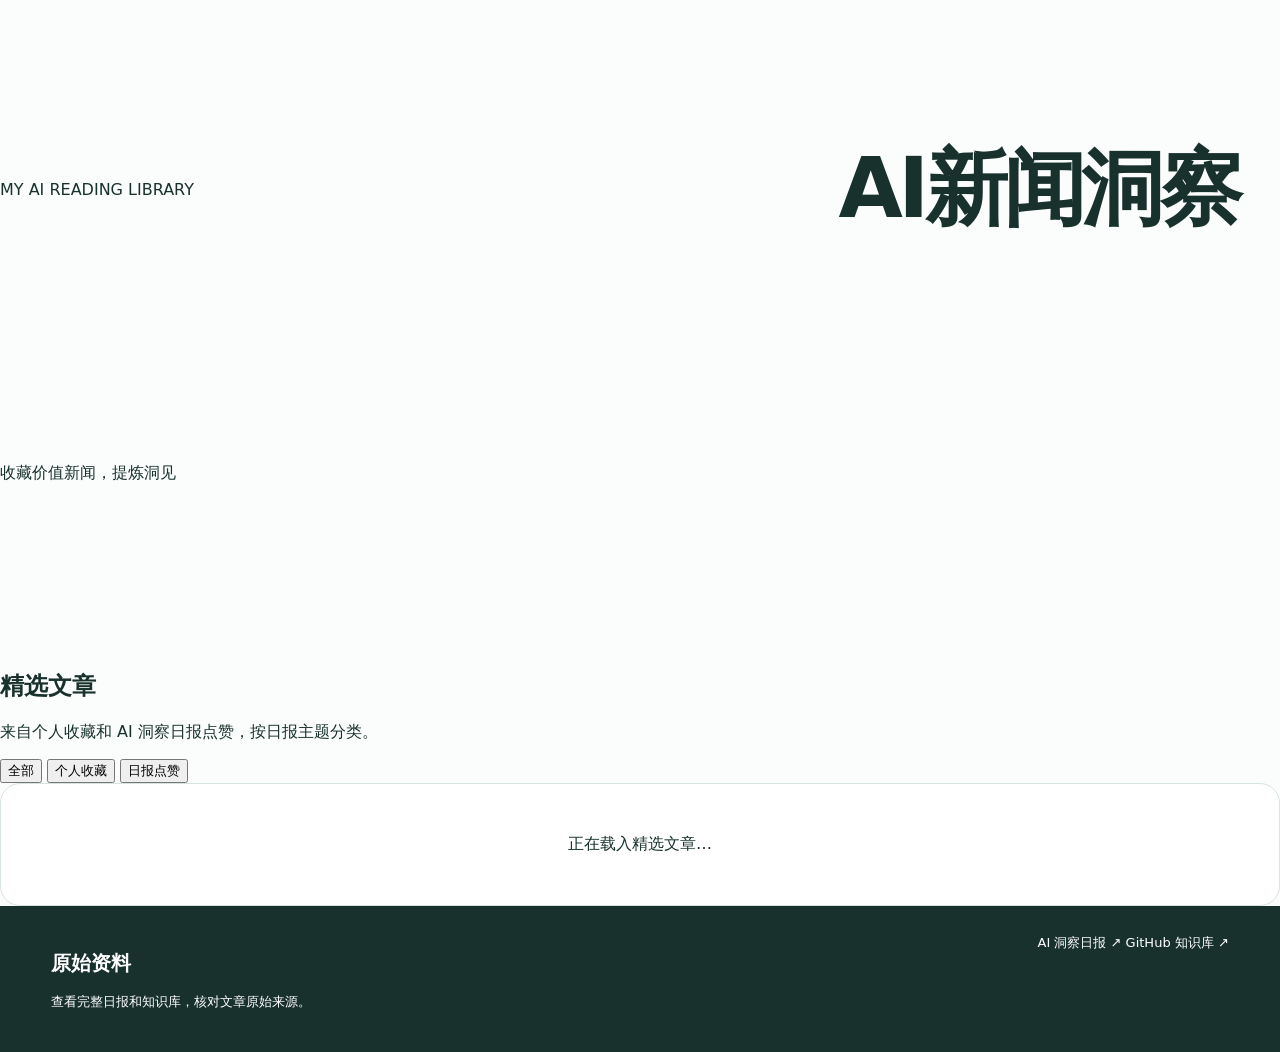
==== commit fa98027e: "Redesign AI news insights to approved minimalist article library" ====
--- a/website/index.html
+++ b/website/index.html
@@ -2,86 +2,49 @@
 <html lang="zh-CN">
 <head>
   <meta charset="utf-8">
-  <meta name="viewport" content="width=device-width,initial-scale=1">
-  <meta name="description" content="个人 AI 前沿文章收藏：先看重点，再循主题，最后回到原文。">
-  <title>AI 前沿文章收藏</title>
-  <link rel="preconnect" href="https://fonts.googleapis.com">
-  <link rel="preconnect" href="https://fonts.gstatic.com" crossorigin>
-  <link href="https://fonts.googleapis.com/css2?family=Manrope:wght@500;600;700&family=Noto+Sans+SC:wght@400;500;600;700&display=swap" rel="stylesheet">
+  <meta name="viewport" content="width=device-width, initial-scale=1">
+  <meta name="description" content="AI新闻洞察：收藏价值新闻，提炼洞见。聚合个人收藏与AI洞察日报点赞文章。">
+  <meta name="theme-color" content="#fafbfc">
+  <title>AI新闻洞察</title>
   <link rel="stylesheet" href="styles.css">
+  <script src="app.js" defer></script>
 </head>
 <body>
-  <div class="reading-progress" id="reading-progress"></div>
-  <header class="site-header">
-    <a class="brand" href="#top"><span class="brand-mark">青</span><span>AI 前沿读库</span></a>
-    <nav aria-label="阅读层级">
-      <a href="#level-1">1 重点</a><a href="#level-2">2 脉络</a><a href="#level-3">3 文章</a><a href="#appendix">附录</a>
-    </nav>
-  </header>
+  <main class="container" id="top">
+    <header class="hero">
+      <span class="eyebrow">MY AI READING LIBRARY</span>
+      <h1>AI新闻洞察</h1>
+      <p>收藏价值新闻，提炼洞见</p>
+    </header>
 
-  <main id="top">
-    <section class="hero wrap">
-      <div class="hero-copy">
-        <p class="kicker">我的 AI 前沿阅读系统</p>
-        <h1>先看重点，<br>再顺着脉络找到原文。</h1>
-        <p class="hero-lead">把个人收藏与每日洞察点赞放在同一套层级里。首页只解决四个问题：什么最值得读、属于哪条趋势、文章说了什么、我当时怎么想。</p>
-        <div class="hero-actions"><a class="button primary" href="#level-1">开始分层阅读</a><a class="button quiet" href="#level-3">直接搜索文章</a></div>
-        <dl class="hero-stats"><div><dt id="count-all">13</dt><dd>篇文章</dd></div><div><dt id="count-starred">7</dt><dd>篇重点</dd></div><div><dt>3</dt><dd>条主题线</dd></div></dl>
+    <section class="library" aria-labelledby="library-title">
+      <div class="section-head">
+        <div><h2 id="library-title">精选文章</h2><p class="hint">来自个人收藏和 AI 洞察日报点赞，按日报主题分类。</p></div>
+        <span class="count" id="total-count" aria-live="polite"></span>
       </div>
-      <aside class="path-card" aria-label="三层阅读路径">
-        <div class="path-line"></div>
-        <div class="path-step"><span>1</span><div><b>先看重点</b><p>用星标决定今天读什么</p></div></div>
-        <div class="path-step"><span>2</span><div><b>再看脉络</b><p>把单篇信息放回趋势线</p></div></div>
-        <div class="path-step"><span>3</span><div><b>最后看证据</b><p>核对概要、我的感想与原文</p></div></div>
-        <p class="path-note">这是一条真实阅读顺序，因此数字表示层级，而不是装饰。</p>
-      </aside>
-    </section>
-
-    <section id="level-1" class="layer layer-one">
-      <div class="wrap">
-        <header class="layer-head"><span class="layer-number">1</span><div><p>结论层</p><h2>重点阅读</h2><span>先压缩选择，再开始阅读。</span></div></header>
-        <div id="featured-list" class="featured-list"></div>
+      <div class="toolbar" role="group" aria-label="筛选文章来源">
+        <div class="filters" id="source-filters">
+          <button class="filter is-active" data-filter="all" aria-pressed="true">全部</button>
+          <button class="filter" data-filter="saved" aria-pressed="false">个人收藏</button>
+          <button class="filter" data-filter="liked" aria-pressed="false">日报点赞</button>
+        </div>
+        <span class="view-count" id="view-count" aria-live="polite"></span>
+      </div>
+      <div id="library-content" class="library-content" aria-live="polite">
+        <div class="empty-state">正在载入精选文章…</div>
       </div>
     </section>
 
-    <section id="level-2" class="layer layer-two">
-      <div class="wrap">
-        <header class="layer-head"><span class="layer-number">2</span><div><p>归纳层</p><h2>三条主题脉络</h2><span>同类文章放在一起，才能看到变化方向。</span></div></header>
-        <div class="tracks">
-          <article class="track-card track-market"><div class="track-icon">◌</div><p>脉络 A</p><h3>商业与模型</h3><span>模型如何定价、产生收入，并进入真实行业。</span><div class="subtopics">行业商业化 · 模型与技术 · 行业落地</div><button data-track="market">沿这条线阅读 <b id="market-count"></b></button></article>
-          <article class="track-card track-agent"><div class="track-icon">⌁</div><p>脉络 B</p><h3>Agent 与产品</h3><span>入口、工作流和产品体验如何形成任务闭环。</span><div class="subtopics">Agent 与平台 · 产品体验</div><button data-track="agent">沿这条线阅读 <b id="agent-count"></b></button></article>
-          <article class="track-card track-growth"><div class="track-icon">◇</div><p>脉络 C</p><h3>增长与治理</h3><span>采用机制、定价、权限与安全如何共同影响增长。</span><div class="subtopics">增长与运营 · 安全与治理</div><button data-track="growth">沿这条线阅读 <b id="growth-count"></b></button></article>
-        </div>
+    <footer class="footer" aria-label="原始资料">
+      <div>
+        <h2>原始资料</h2>
+        <p>查看完整日报和知识库，核对文章原始来源。</p>
       </div>
-    </section>
-
-    <section id="level-3" class="layer layer-three">
-      <div class="wrap">
-        <header class="layer-head"><span class="layer-number">3</span><div><p>证据层</p><h2>完整文章</h2><span>标题、概要、我的感想和链接都在这里。</span></div></header>
-        <div class="library-tools">
-          <label class="search-box"><span>搜索</span><input id="search" type="search" placeholder="输入标题、主题或标签" autocomplete="off"></label>
-          <div class="filter-row" id="kind-filters" aria-label="来源筛选"></div>
-          <button class="clear-filter" id="clear-filter" type="button">清空筛选</button>
-        </div>
-        <div class="active-filter" id="active-filter">全部文章</div>
-        <div id="article-list" class="article-list"></div>
-        <div id="empty-state" class="empty-state" hidden><b>没有找到匹配文章</b><span>换个关键词，或清空筛选。</span></div>
+      <div class="source-links">
+        <a href="https://ai-insight-daily-luoqing-20261026.wulizhenmin.chatgpt.site/" target="_blank" rel="noopener noreferrer">AI 洞察日报 <span aria-hidden="true">↗</span></a>
+        <a href="https://github.com/yokim99/ai-frontier-knowledge" target="_blank" rel="noopener noreferrer">GitHub 知识库 <span aria-hidden="true">↗</span></a>
       </div>
-    </section>
-
-    <section id="appendix" class="appendix">
-      <div class="wrap appendix-grid">
-        <div><p class="kicker">附录</p><h2>回到完整资料</h2><p>主页面结束在文章证据；所有外部资料集中放在附录，避免阅读过程中频繁跳出。</p></div>
-        <div class="appendix-links">
-          <a href="https://ai-insight-daily-luoqing-20261026.wulizhenmin.chatgpt.site/" target="_blank" rel="noreferrer"><span>每日洞察 · 最新一期</span><b>打开</b></a>
-          <a href="https://ai-insight-daily-luoqing-20261026.wulizhenmin.chatgpt.site/archive/" target="_blank" rel="noreferrer"><span>每日洞察 · 全部日期</span><b>打开</b></a>
-          <a href="https://ai-insight-daily-luoqing-20261026.wulizhenmin.chatgpt.site/topics/" target="_blank" rel="noreferrer"><span>每日洞察 · 主题聚合</span><b>打开</b></a>
-          <a href="https://github.com/yokim99/ai-frontier-knowledge" target="_blank" rel="noreferrer"><span>GitHub · AI 前沿知识库</span><b>打开</b></a>
-        </div>
-      </div>
-    </section>
+    </footer>
   </main>
-  <footer><span>AI 前沿读库</span><a href="#top">回到顶部</a></footer>
-  <script src="app.js"></script>
 </body>
 </html>
